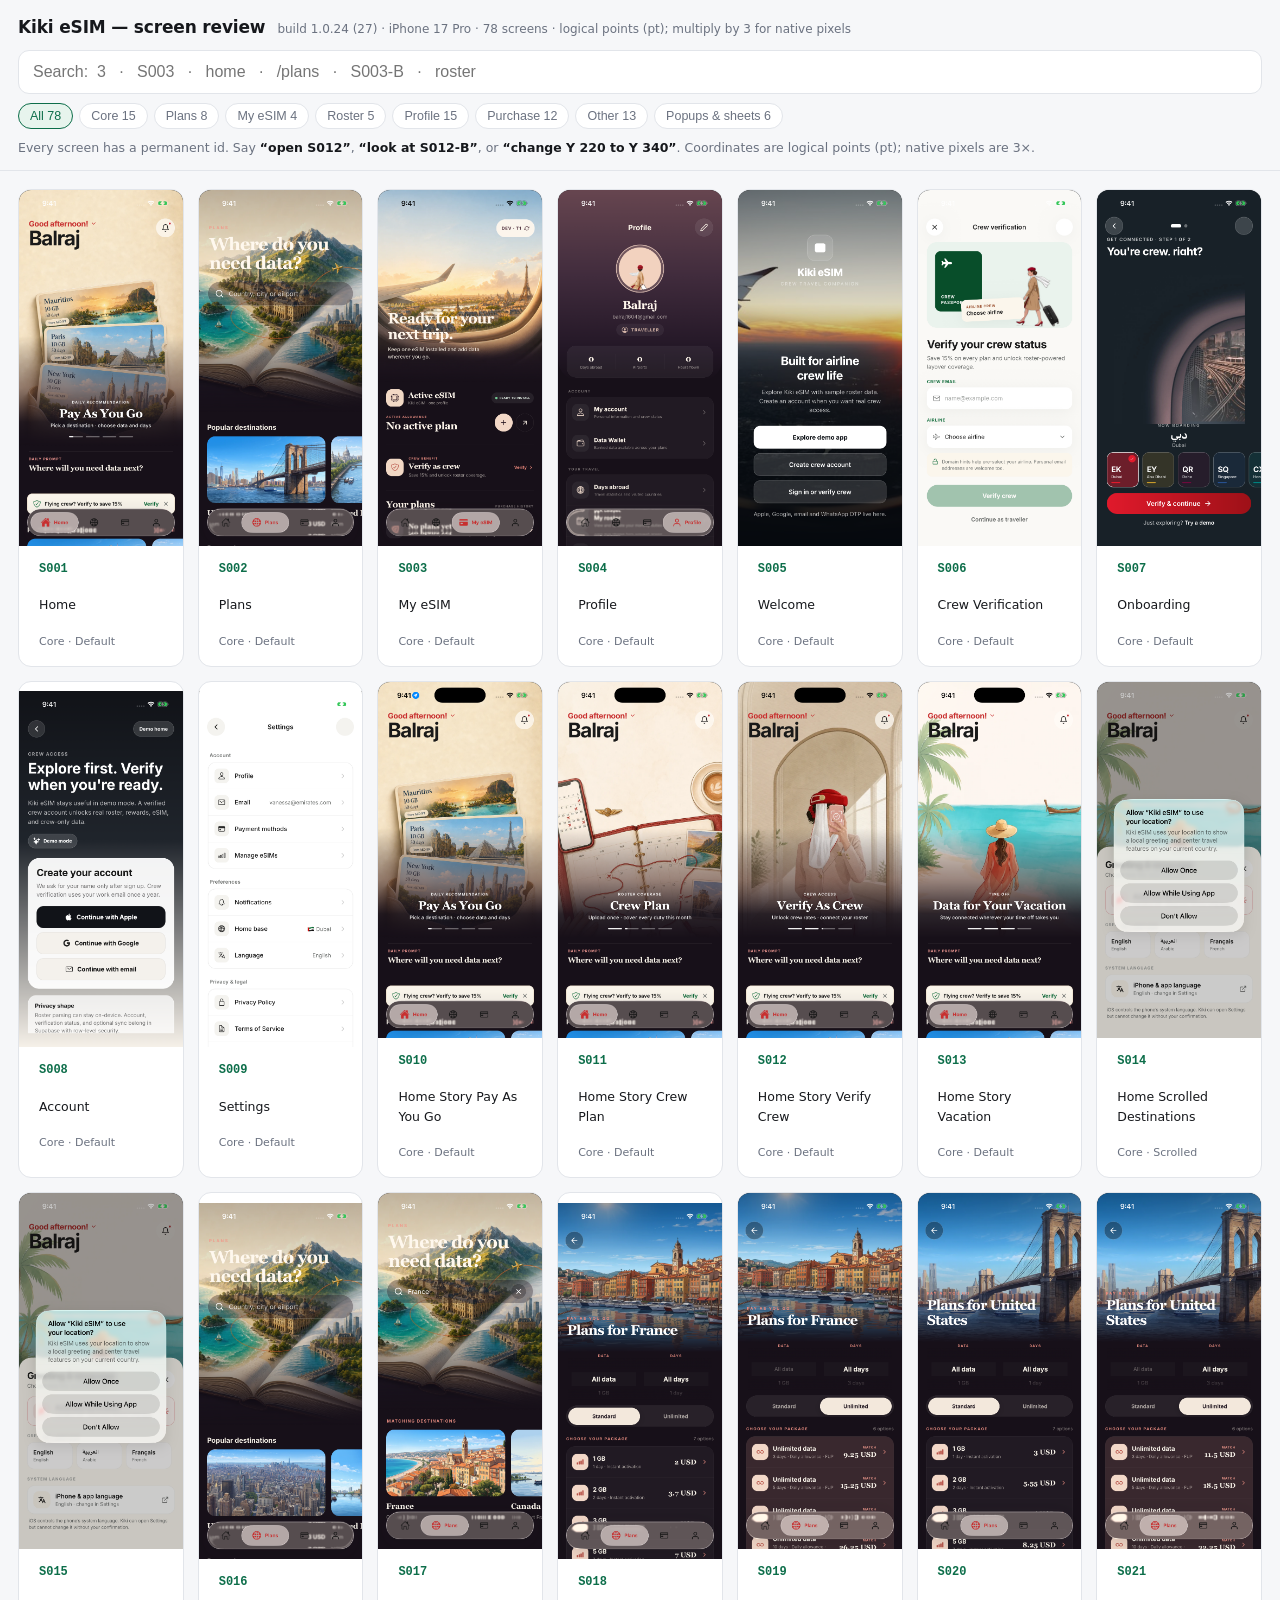
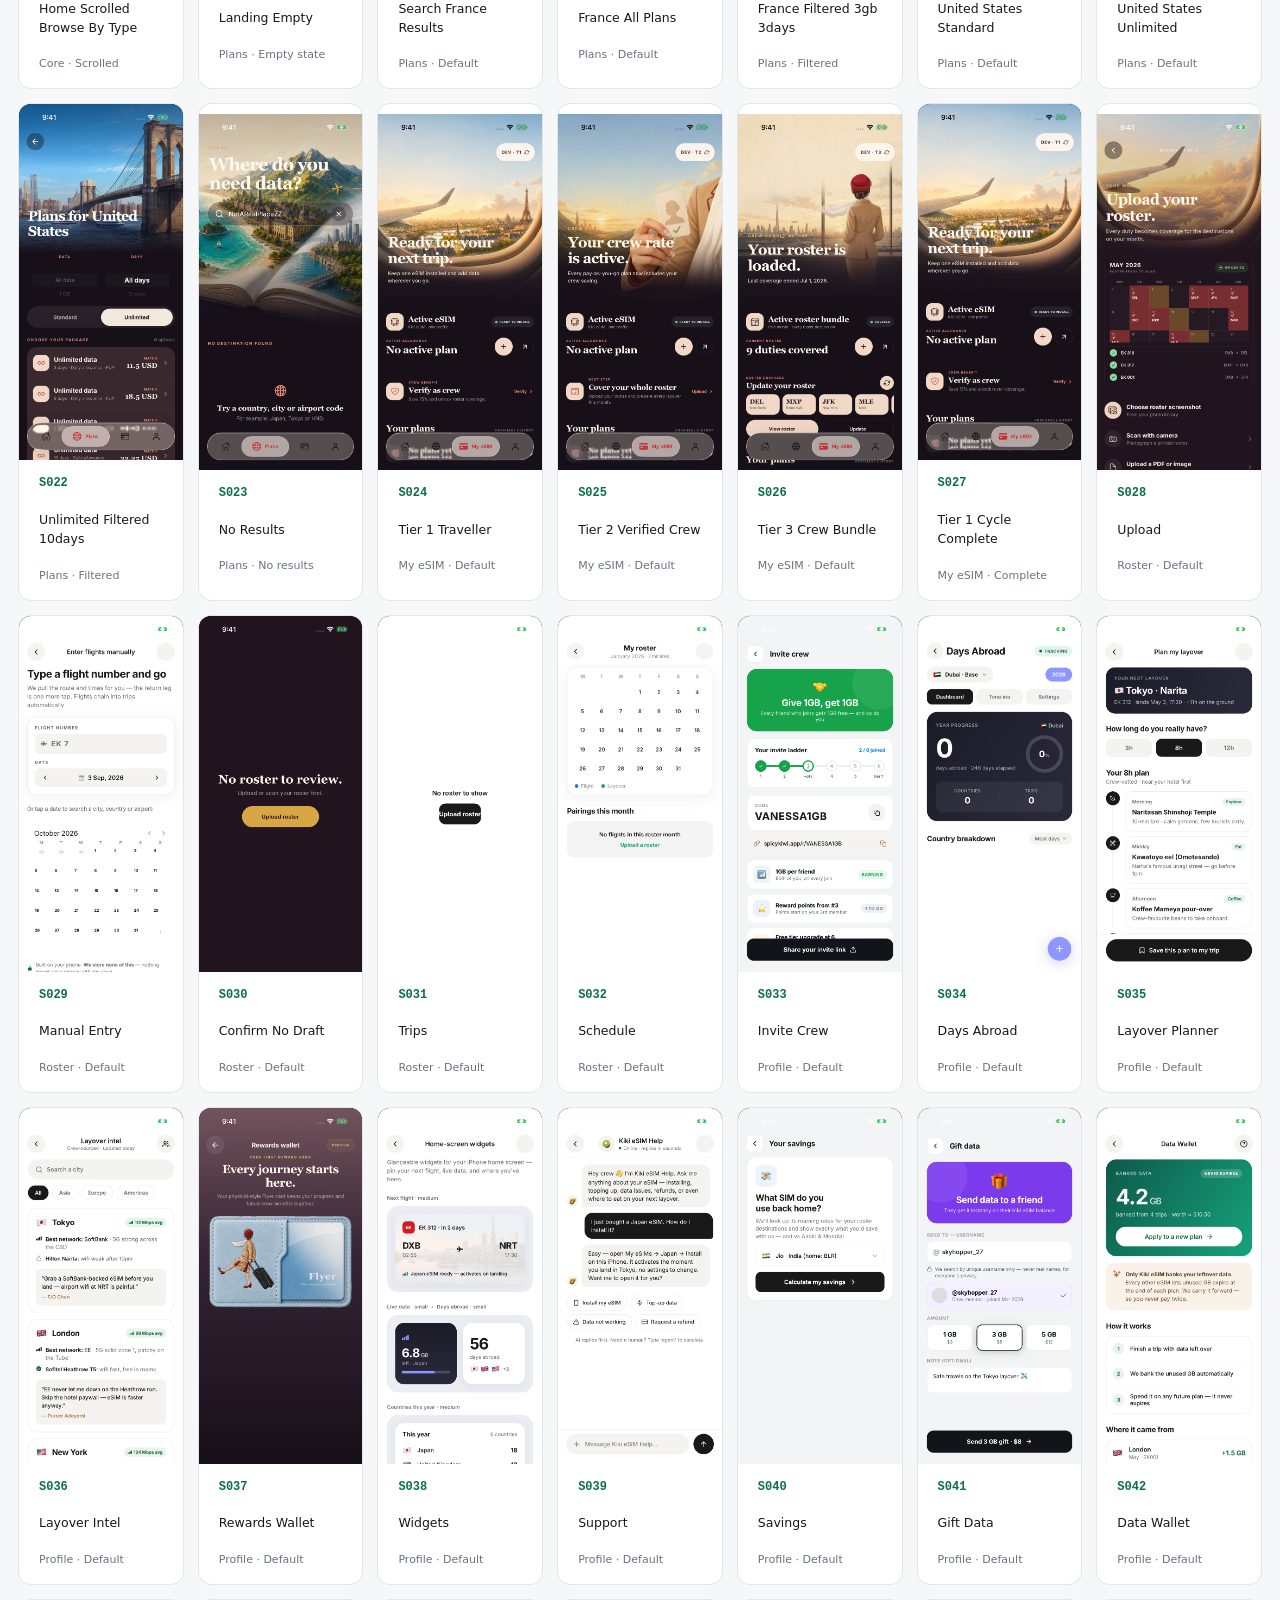
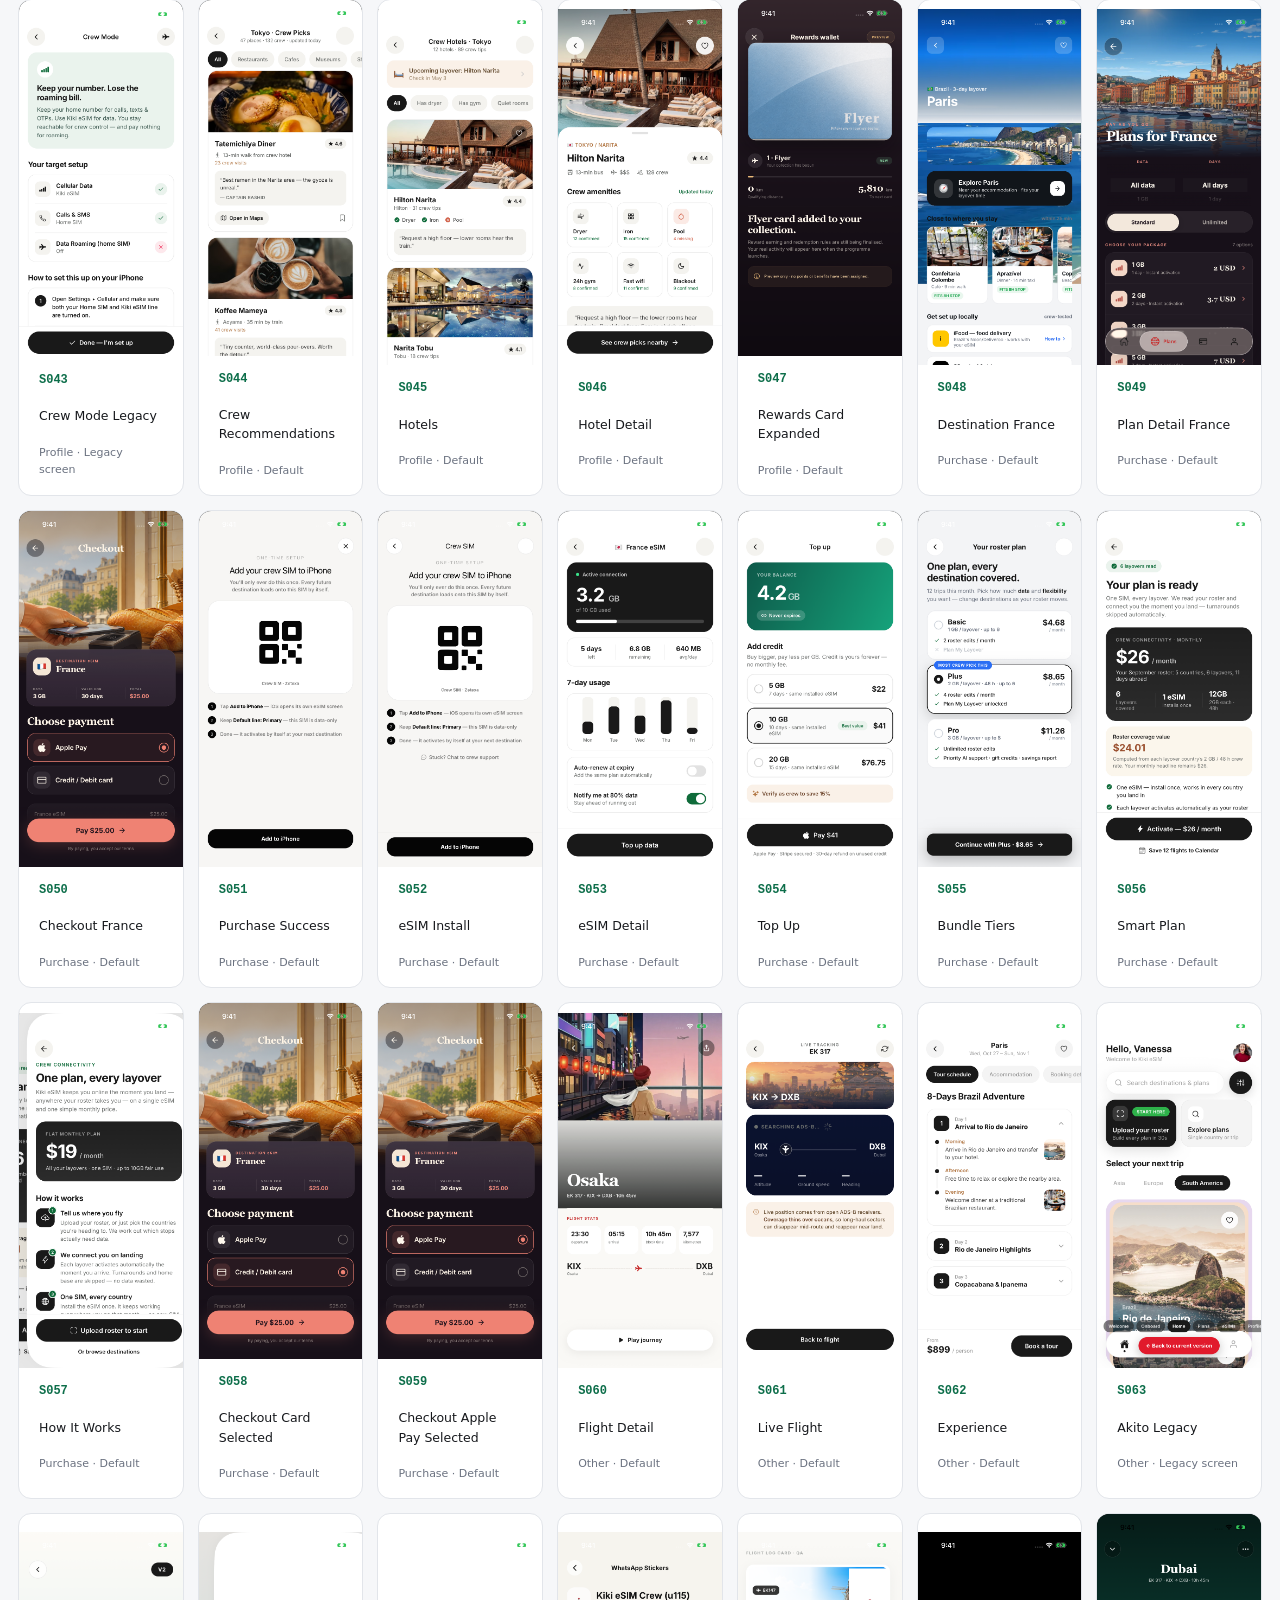
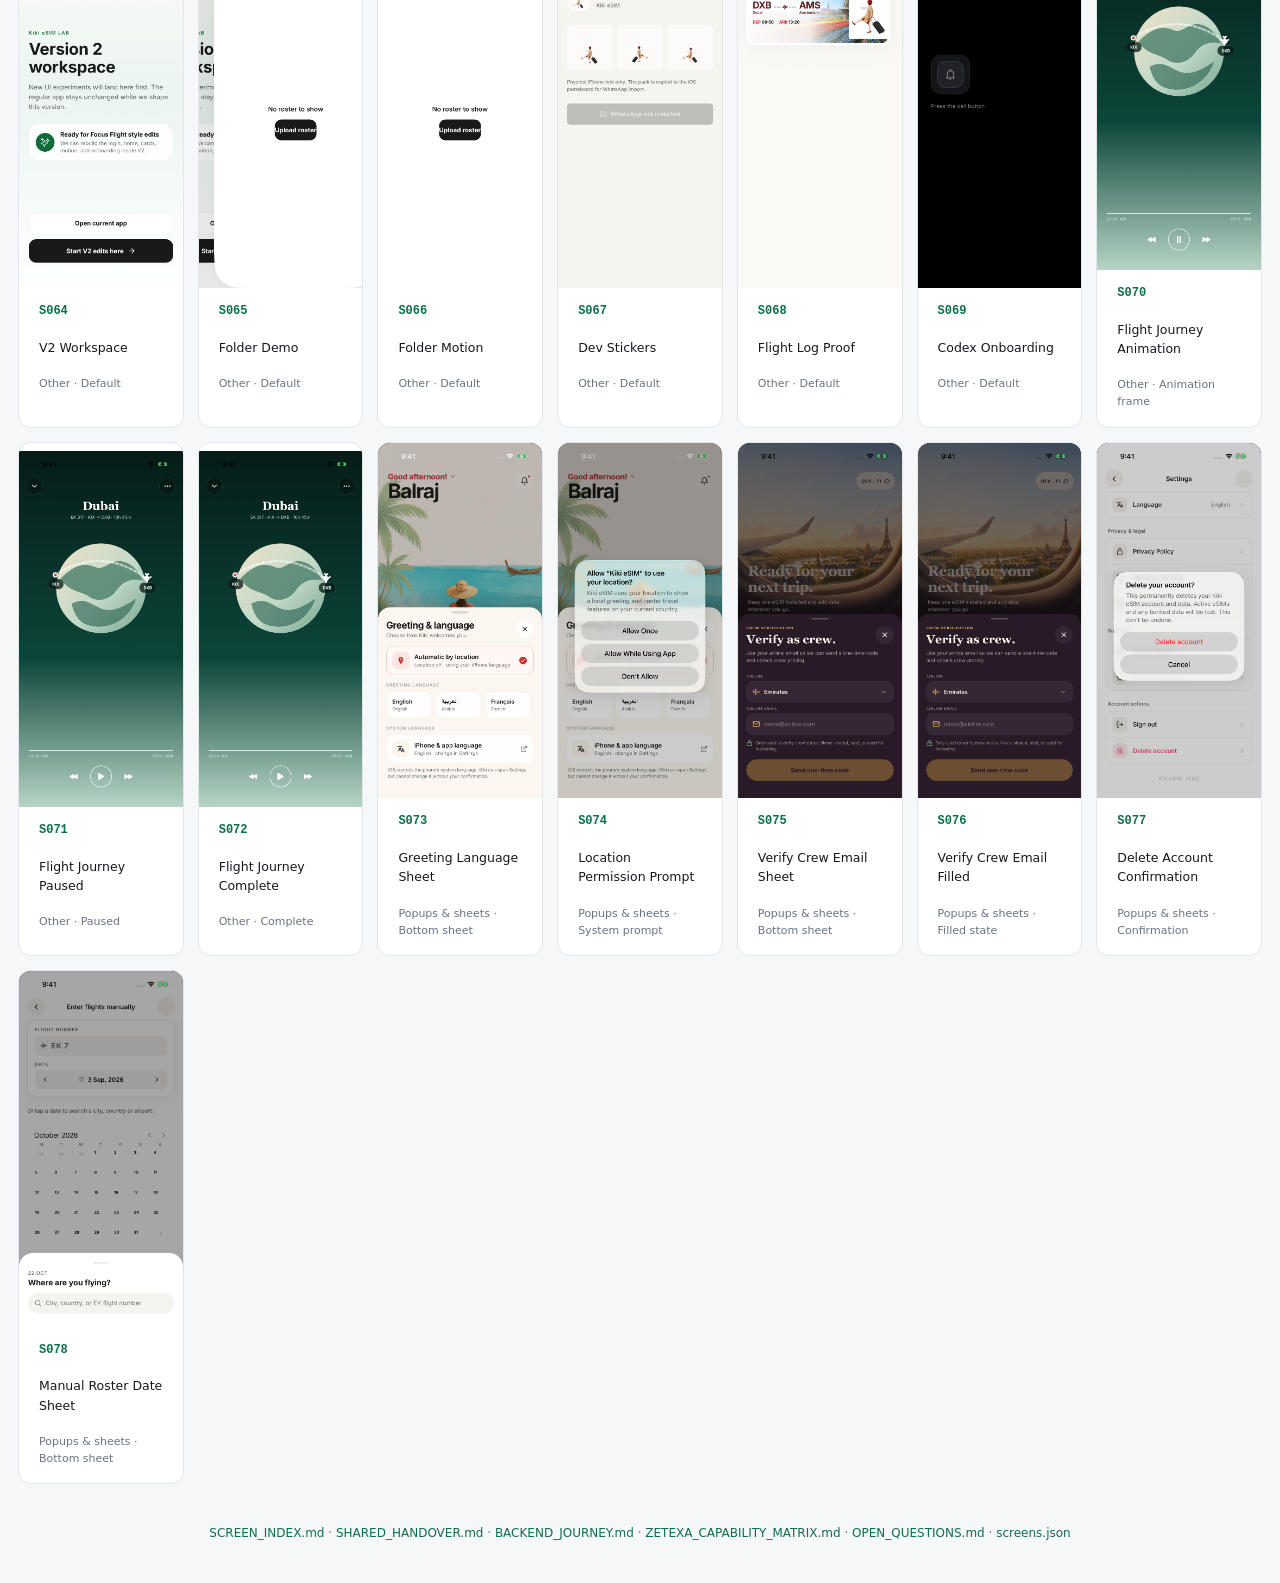
==== index.html @ edb3803b "Kiki eSIM visual review: 78 numbered screens, annotated sheets, handover docs" ====
<!doctype html>
<html lang="en">
<head>
<meta charset="utf-8">
<meta name="viewport" content="width=device-width,initial-scale=1">
<title>Kiki eSIM — screen review</title>
<meta name="description" content="Numbered screen library for Kiki eSIM. Search S001, a screen name, a route, or an element id such as S003-B.">
<link rel="icon" href="data:image/svg+xml,<svg xmlns='http://www.w3.org/2000/svg' viewBox='0 0 100 100'><text y='.9em' font-size='90'>📱</text></svg>">
<link rel="stylesheet" href="styles.css">
</head>
<body>

<header>
  <div class="bar">
    <h1>Kiki eSIM — screen review</h1>
    <span class="build" id="build"></span>
  </div>
  <input id="q" type="search" autocomplete="off" spellcheck="false"
         placeholder="Search:  3   ·   S003   ·   home   ·   /plans   ·   S003-B   ·   roster">
  <div class="filters" id="filters"></div>
  <p class="hint">
    Every screen has a permanent id. Say <b>“open S012”</b>, <b>“look at S012-B”</b>,
    or <b>“change Y 220 to Y 340”</b>. Coordinates are logical points (pt); native pixels are 3×.
  </p>
</header>

<main>
  <section id="viewer" hidden>
    <div class="vhead">
      <div>
        <span class="sid" id="v-id"></span>
        <span class="sname" id="v-name"></span>
      </div>
      <div class="vnav">
        <button id="prev" title="Previous screen">‹ Prev</button>
        <button id="next" title="Next screen">Next ›</button>
        <button id="copy" title="Copy a direct link to this screen">Copy link</button>
      </div>
    </div>

    <div class="meta" id="v-meta"></div>

    <div class="pair">
      <figure>
        <figcaption>Original <a id="v-o-full" target="_blank" rel="noopener">full size ↗</a></figcaption>
        <div class="shot" id="shotwrap">
          <img id="v-orig" alt="">
          <div class="cross" id="crossx"></div><div class="cross h" id="crossy"></div>
          <div class="readout" id="readout">—</div>
        </div>
      </figure>
      <figure>
        <figcaption>Annotated <a id="v-a-full" target="_blank" rel="noopener">full size ↗</a></figcaption>
        <img id="v-anno" class="anno" alt="">
      </figure>
    </div>

    <div class="regions" id="v-regions"></div>
  </section>

  <section id="grid"></section>
  <p id="empty" hidden>No screen matches that. Try a number, a name, or an id like S003.</p>
</main>

<footer>
  <a href="docs/SCREEN_INDEX.md">SCREEN_INDEX.md</a> ·
  <a href="KIKI_ESIM_SHARED_HANDOVER.md">SHARED_HANDOVER.md</a> ·
  <a href="docs/BACKEND_JOURNEY.md">BACKEND_JOURNEY.md</a> ·
  <a href="docs/ZETEXA_CAPABILITY_MATRIX.md">ZETEXA_CAPABILITY_MATRIX.md</a> ·
  <a href="docs/OPEN_QUESTIONS.md">OPEN_QUESTIONS.md</a> ·
  <a href="data/screens.json">screens.json</a>
</footer>

<script src="app.js"></script>
</body>
</html>
---- styles.css ----
:root{
  --bg:#f6f7f9; --card:#fff; --line:#e2e5ea; --ink:#16181c; --dim:#6b7280;
  --accent:#0d6e4a; --accent-soft:#e7f4ed;
}
@media (prefers-color-scheme:dark){
  :root{ --bg:#0e0f11; --card:#17191d; --line:#2a2d33; --ink:#e9ecf1; --dim:#8a919c;
         --accent:#7dd3a0; --accent-soft:#15241c; }
}
*{box-sizing:border-box}
body{margin:0;background:var(--bg);color:var(--ink);
  font:15px/1.55 -apple-system,BlinkMacSystemFont,"SF Pro Text",Inter,system-ui,sans-serif}

header{position:sticky;top:0;z-index:20;background:var(--bg);
  border-bottom:1px solid var(--line);padding:14px 18px 12px}
.bar{display:flex;align-items:baseline;gap:12px;flex-wrap:wrap}
h1{margin:0;font-size:17px;letter-spacing:-.01em}
.build{color:var(--dim);font-size:12px}
#q{width:100%;margin-top:10px;padding:12px 14px;font-size:16px;
  border:1px solid var(--line);border-radius:11px;background:var(--card);color:var(--ink)}
#q:focus{outline:2px solid var(--accent);outline-offset:1px}
.filters{display:flex;gap:6px;flex-wrap:wrap;margin-top:9px}
.filters button{padding:5px 11px;border:1px solid var(--line);border-radius:999px;
  background:var(--card);color:var(--dim);font-size:12.5px;cursor:pointer}
.filters button[aria-pressed=true]{background:var(--accent-soft);color:var(--accent);
  border-color:var(--accent)}
.hint{margin:9px 0 0;color:var(--dim);font-size:12.5px}
.hint b{color:var(--ink);font-weight:600}

main{padding:18px;max-width:1500px;margin:0 auto}

#viewer{background:var(--card);border:1px solid var(--line);border-radius:16px;
  padding:16px;margin-bottom:22px}
.vhead{display:flex;justify-content:space-between;align-items:center;gap:12px;flex-wrap:wrap}
.sid{font:700 21px/1 ui-monospace,SFMono-Regular,Menlo,monospace;color:var(--accent)}
.sname{font-size:19px;margin-left:9px}
.vnav{display:flex;gap:7px}
.vnav button{padding:7px 13px;border:1px solid var(--line);border-radius:9px;
  background:var(--bg);color:var(--ink);font-size:13px;cursor:pointer}
.vnav button:hover{border-color:var(--accent);color:var(--accent)}
.meta{color:var(--dim);font-size:12.5px;margin:8px 0 14px;display:flex;gap:14px;flex-wrap:wrap}
.meta code{color:var(--ink)}

.pair{display:grid;grid-template-columns:1fr 1fr;gap:16px;align-items:start}
.pair figure{margin:0}
figcaption{font-size:12px;color:var(--dim);margin-bottom:7px;display:flex;
  justify-content:space-between}
figcaption a{color:var(--accent);text-decoration:none}
.shot{position:relative;line-height:0;border:1px solid var(--line);border-radius:12px;
  overflow:hidden;background:#000}
.shot img{width:100%;display:block}
.anno{width:100%;border:1px solid var(--line);border-radius:12px;background:#fff}
.cross{position:absolute;background:var(--accent);opacity:.65;pointer-events:none;display:none}
.cross{width:1px;top:0;bottom:0}
.cross.h{height:1px;left:0;right:0;width:auto;top:0;bottom:auto}
.shot:hover .cross{display:block}
.readout{position:absolute;left:8px;top:8px;padding:4px 8px;border-radius:7px;
  background:rgba(0,0,0,.72);color:#fff;font:12px/1 ui-monospace,Menlo,monospace;
  pointer-events:none;opacity:0;transition:opacity .12s}
.shot:hover .readout{opacity:1}

.regions{margin-top:14px;display:flex;gap:8px;flex-wrap:wrap}
.regions span{font-size:12.5px;border:1px solid var(--line);border-radius:8px;
  padding:5px 10px;background:var(--bg)}
.regions b{color:var(--accent);font-family:ui-monospace,Menlo,monospace}

#grid{display:grid;gap:14px;grid-template-columns:repeat(auto-fill,minmax(158px,1fr))}
.tile{background:var(--card);border:1px solid var(--line);border-radius:13px;
  overflow:hidden;cursor:pointer;text-align:left;padding:0;color:inherit;font:inherit}
.tile:hover{border-color:var(--accent)}
.tile img{width:100%;display:block;aspect-ratio:402/874;object-fit:cover;
  object-position:top;background:#000}
.tile div{padding:8px 10px}
.tile .t-id{font:700 12px/1.3 ui-monospace,Menlo,monospace;color:var(--accent)}
.tile .t-name{font-size:12.5px;margin-top:2px}
.tile .t-cat{font-size:11px;color:var(--dim);margin-top:2px}

#empty{color:var(--dim);text-align:center;padding:40px 0}
footer{padding:22px 18px 40px;text-align:center;color:var(--dim);font-size:12px}
footer a{color:var(--accent);text-decoration:none}

@media (max-width:860px){
  .pair{grid-template-columns:1fr}
  #grid{grid-template-columns:repeat(auto-fill,minmax(128px,1fr))}
  .sname{display:block;margin:4px 0 0}
}
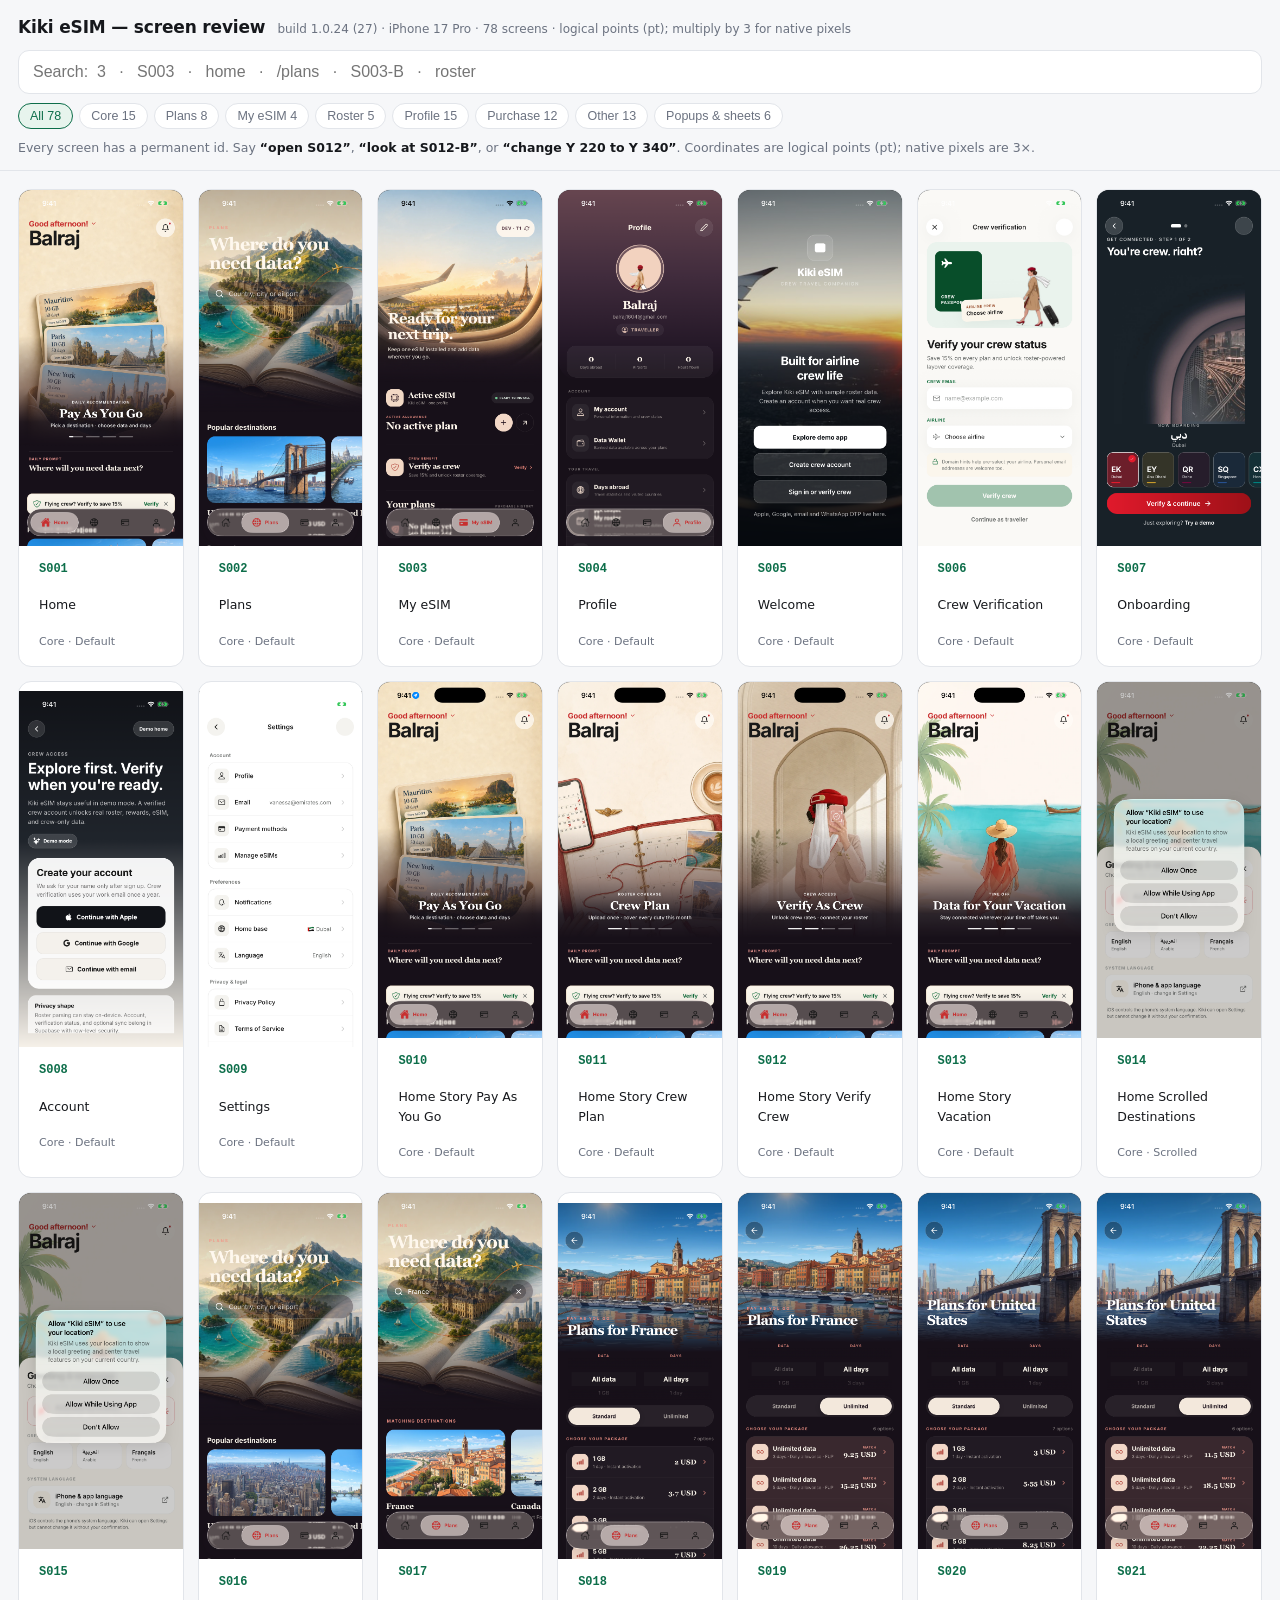
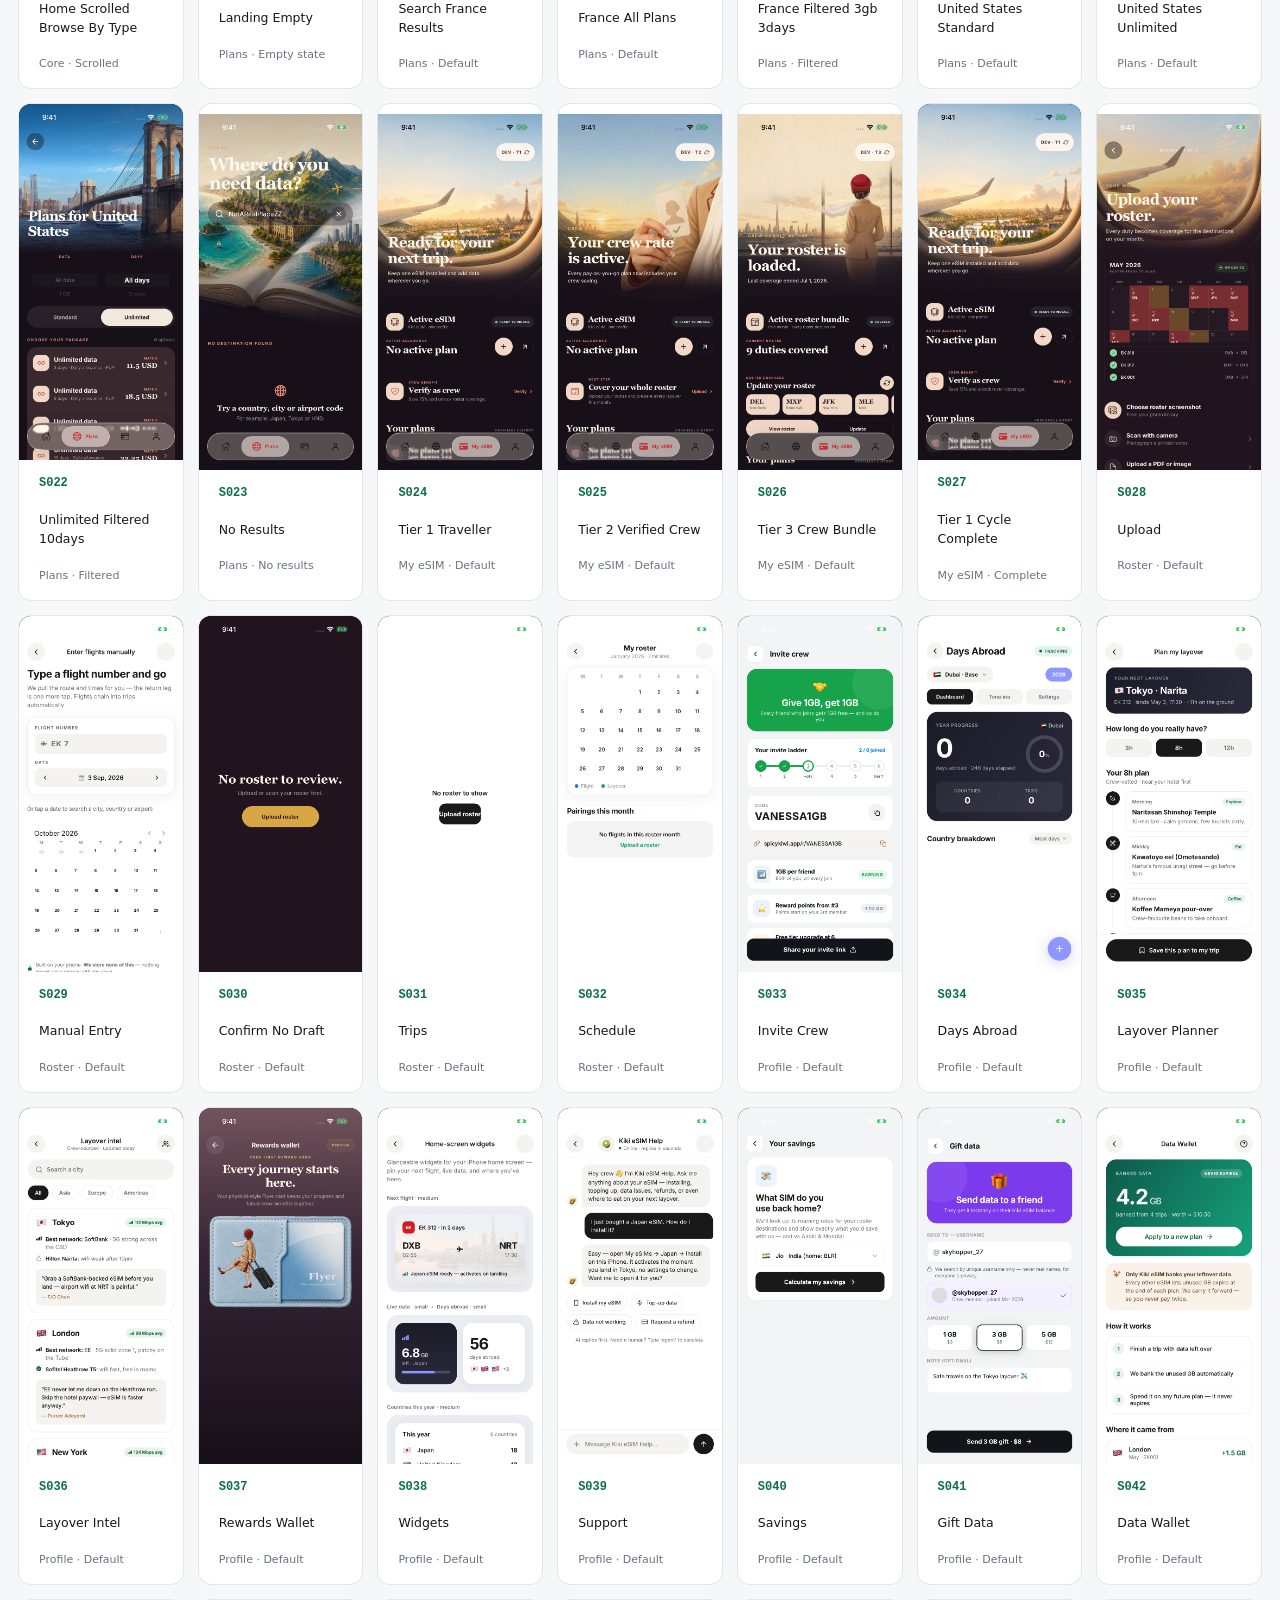
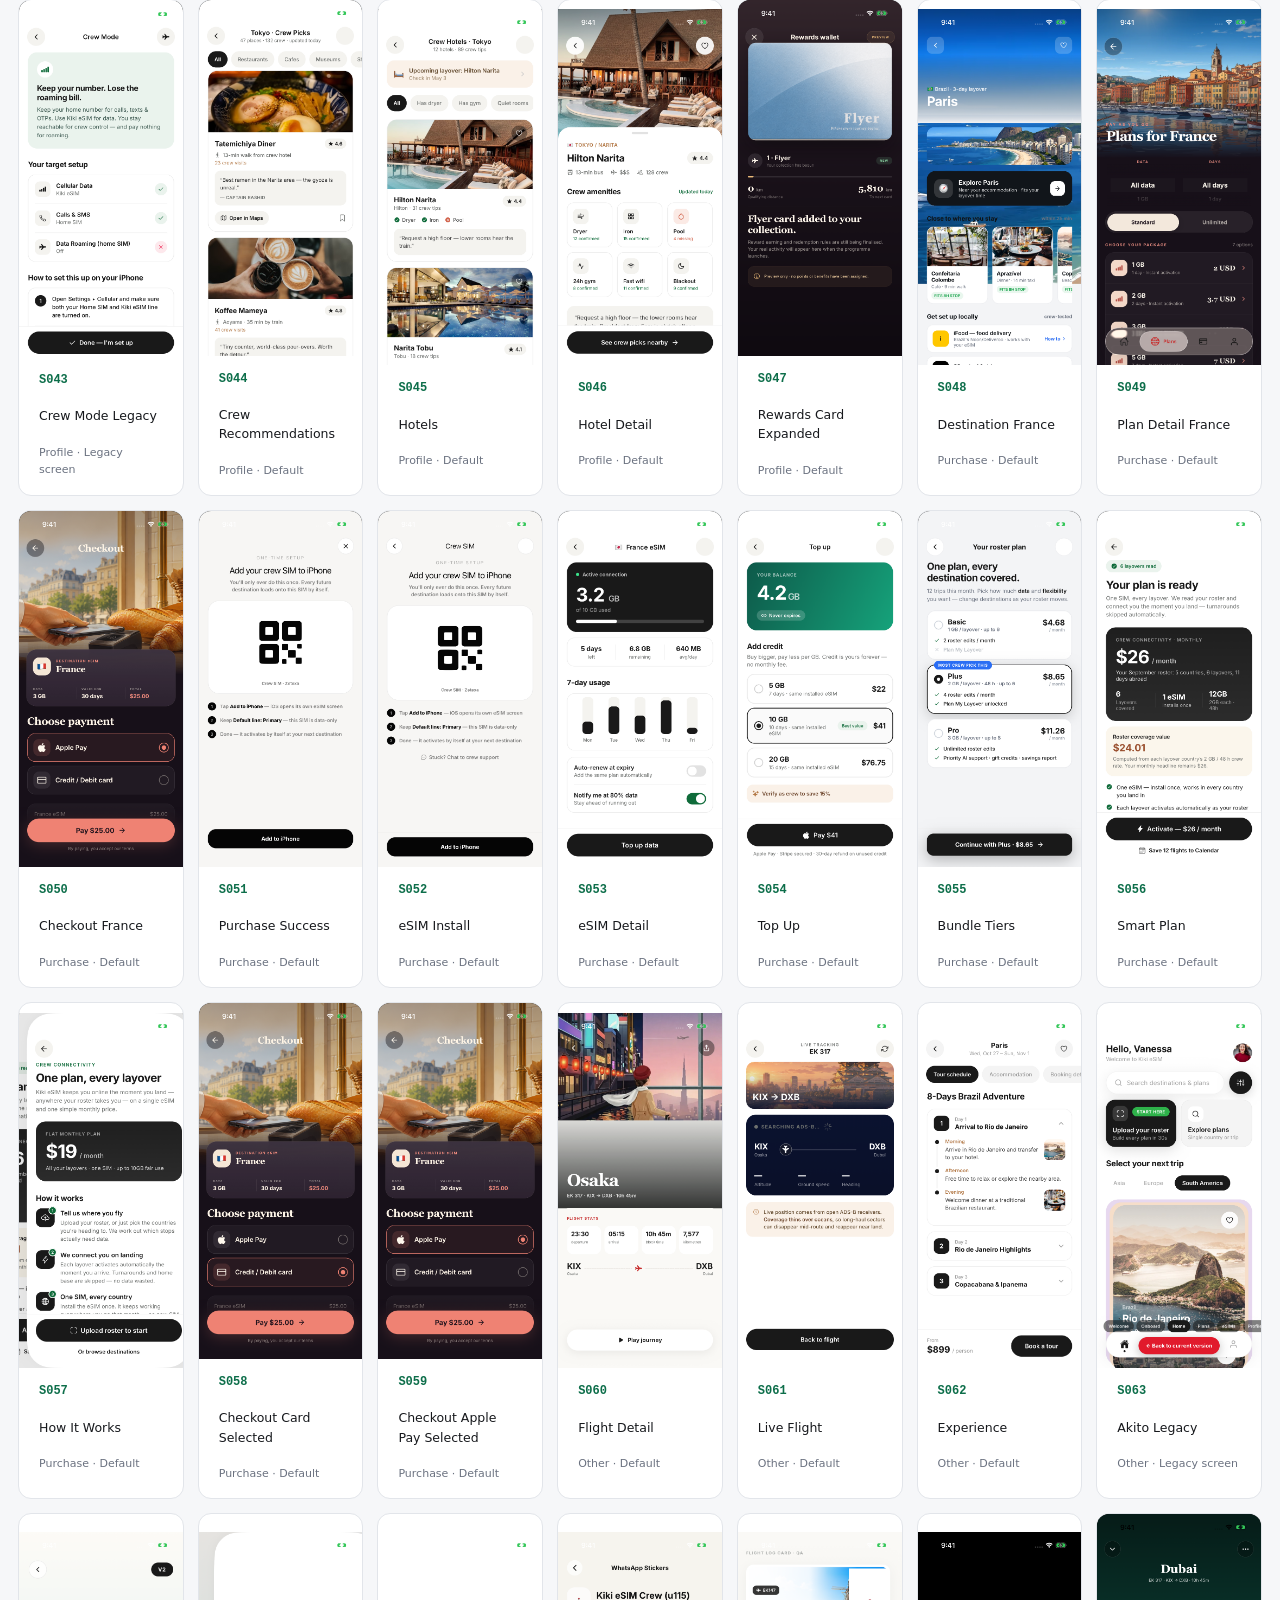
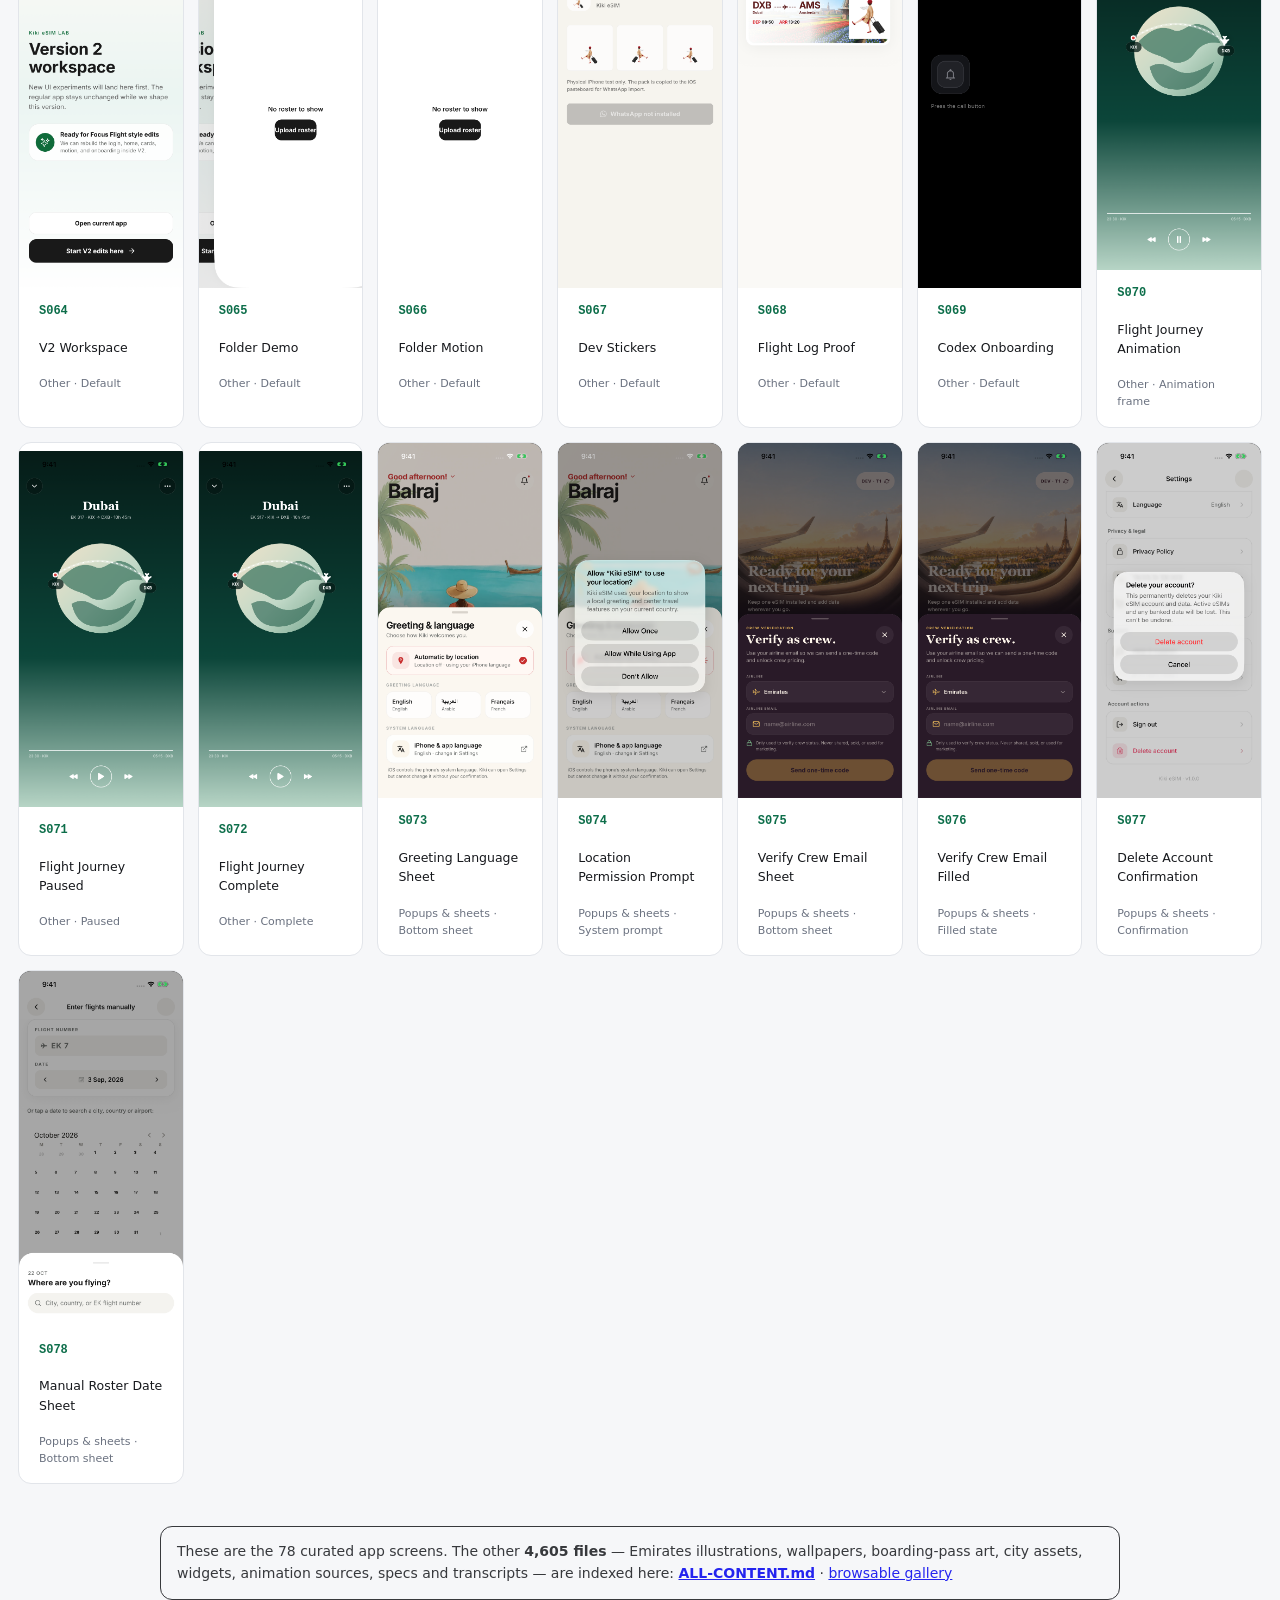
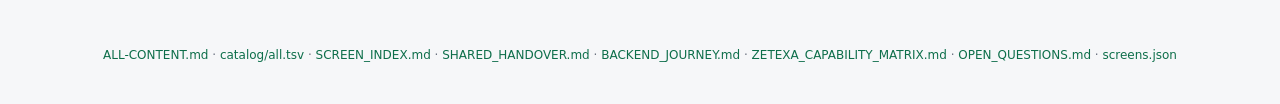
==== commit 24b5df32: "catalog: index all 4,605 dropped files (D numbers) alongside the 78 app screens" ====
--- a/index.html
+++ b/index.html
@@ -62,7 +62,17 @@
   <p id="empty" hidden>No screen matches that. Try a number, a name, or an id like S003.</p>
 </main>
 
+<p style="max-width:960px;margin:24px auto;padding:14px 16px;border:1px solid currentColor;border-radius:12px;opacity:.85;font-size:14px">
+  These are the 78 curated app screens. The other <strong>4,605 files</strong> —
+  Emirates illustrations, wallpapers, boarding-pass art, city assets, widgets,
+  animation sources, specs and transcripts — are indexed here:
+  <a href="ALL-CONTENT.md"><strong>ALL-CONTENT.md</strong></a>
+  · <a href="https://balraj1604.github.io/kikiesim/">browsable gallery</a>
+</p>
+
 <footer>
+  <a href="ALL-CONTENT.md">ALL-CONTENT.md</a> ·
+  <a href="catalog/all.tsv">catalog/all.tsv</a> ·
   <a href="docs/SCREEN_INDEX.md">SCREEN_INDEX.md</a> ·
   <a href="KIKI_ESIM_SHARED_HANDOVER.md">SHARED_HANDOVER.md</a> ·
   <a href="docs/BACKEND_JOURNEY.md">BACKEND_JOURNEY.md</a> ·
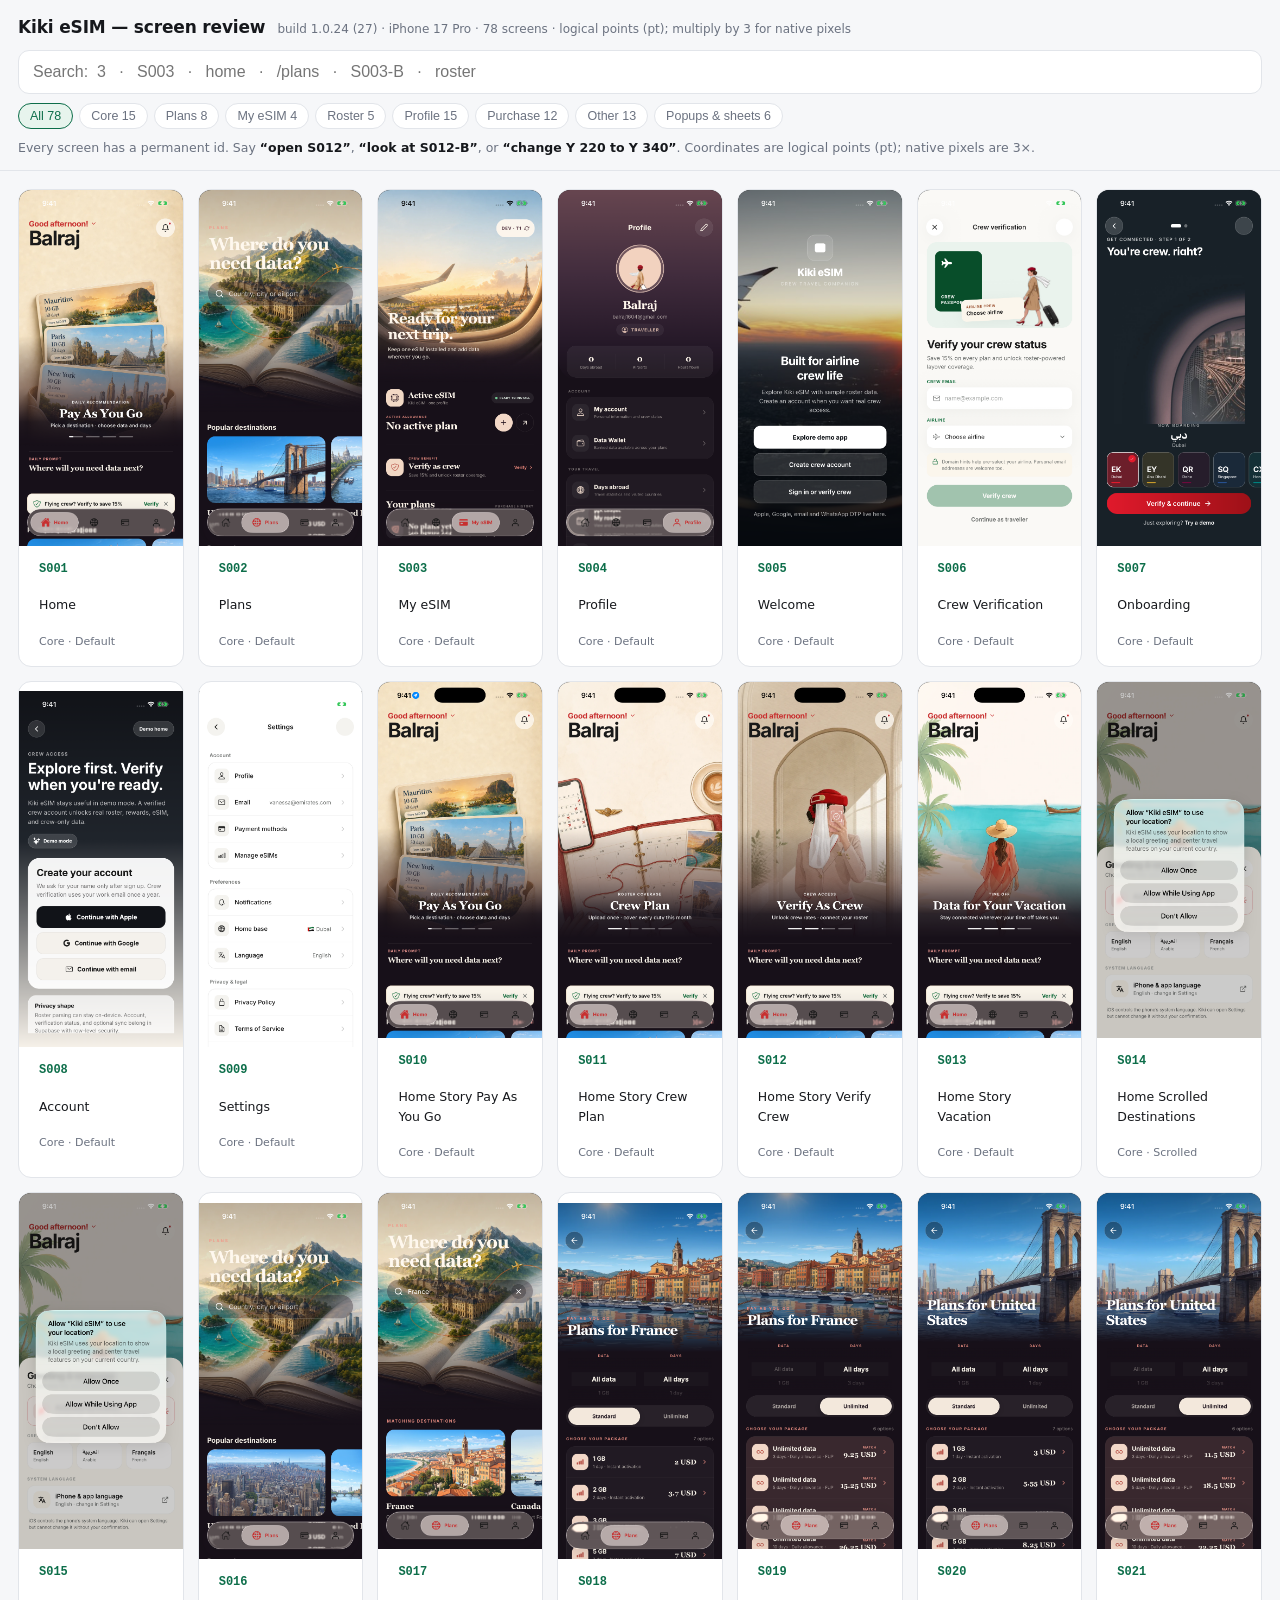
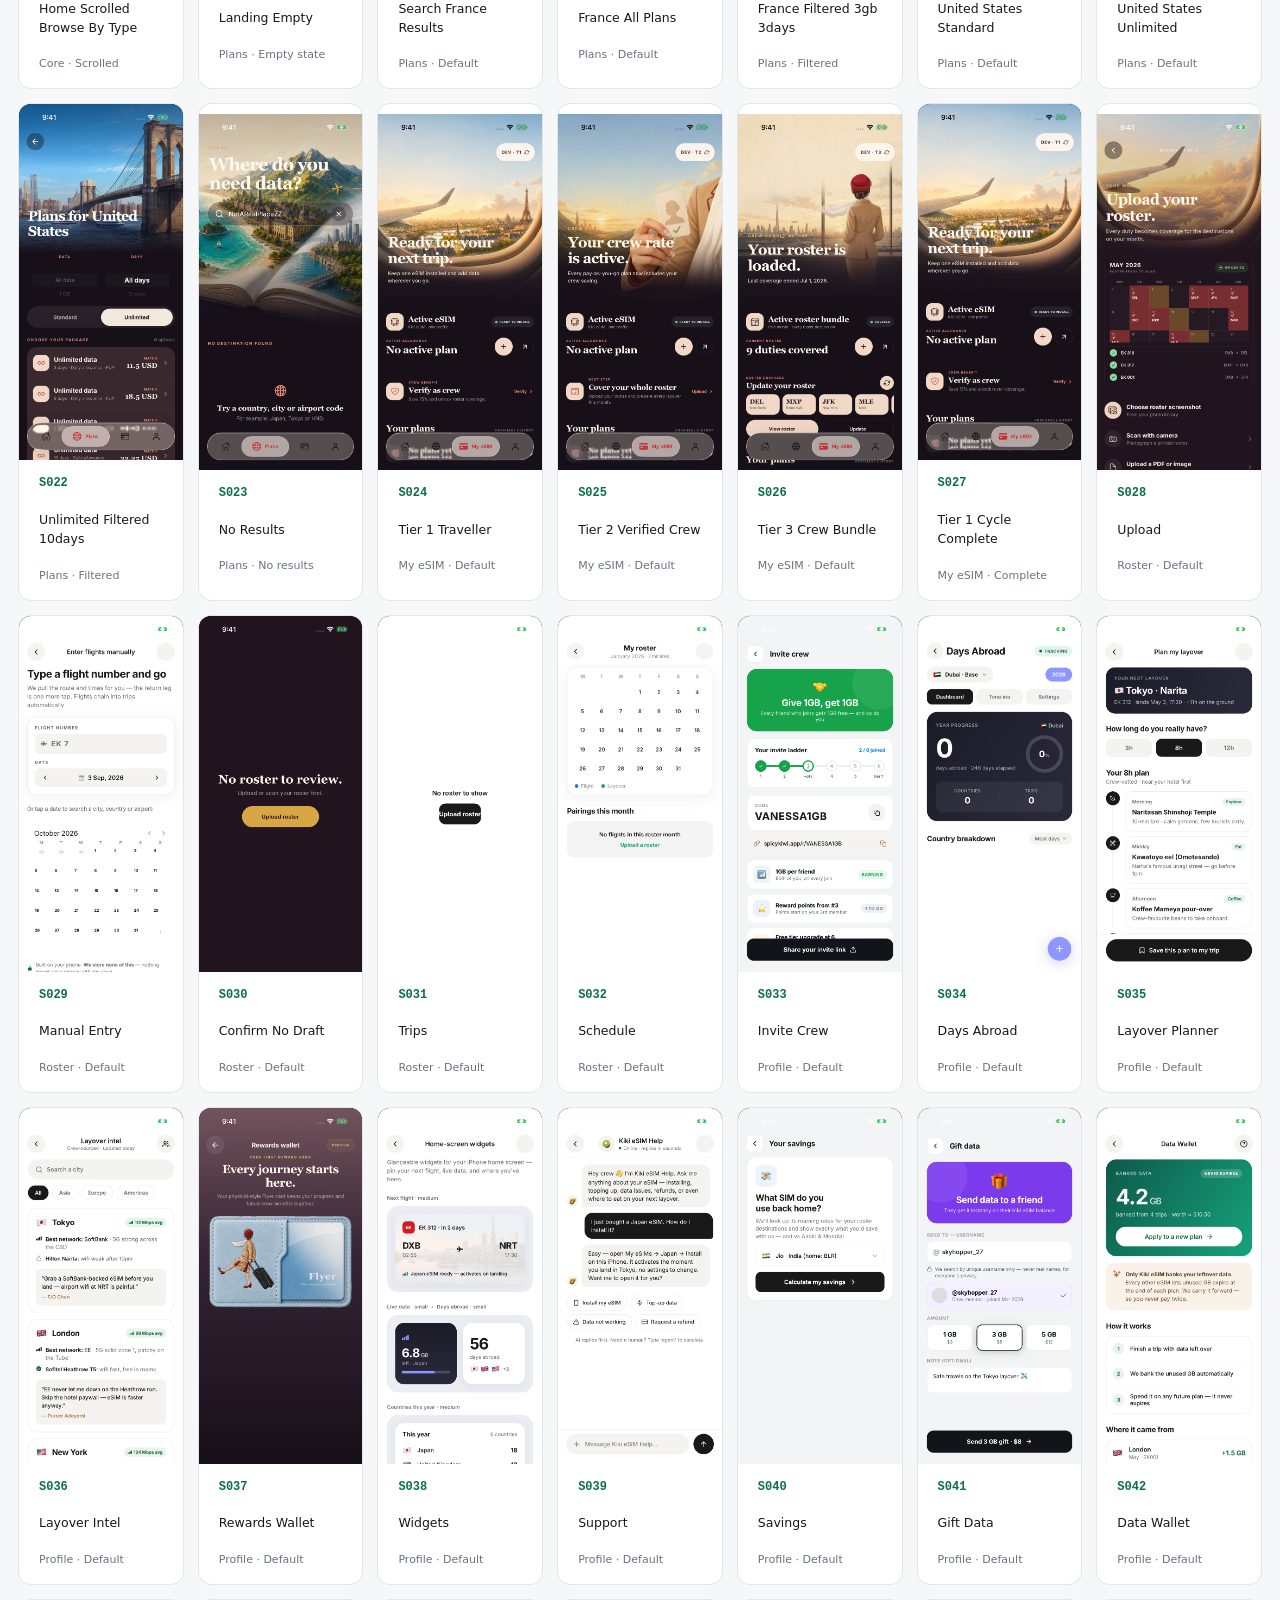
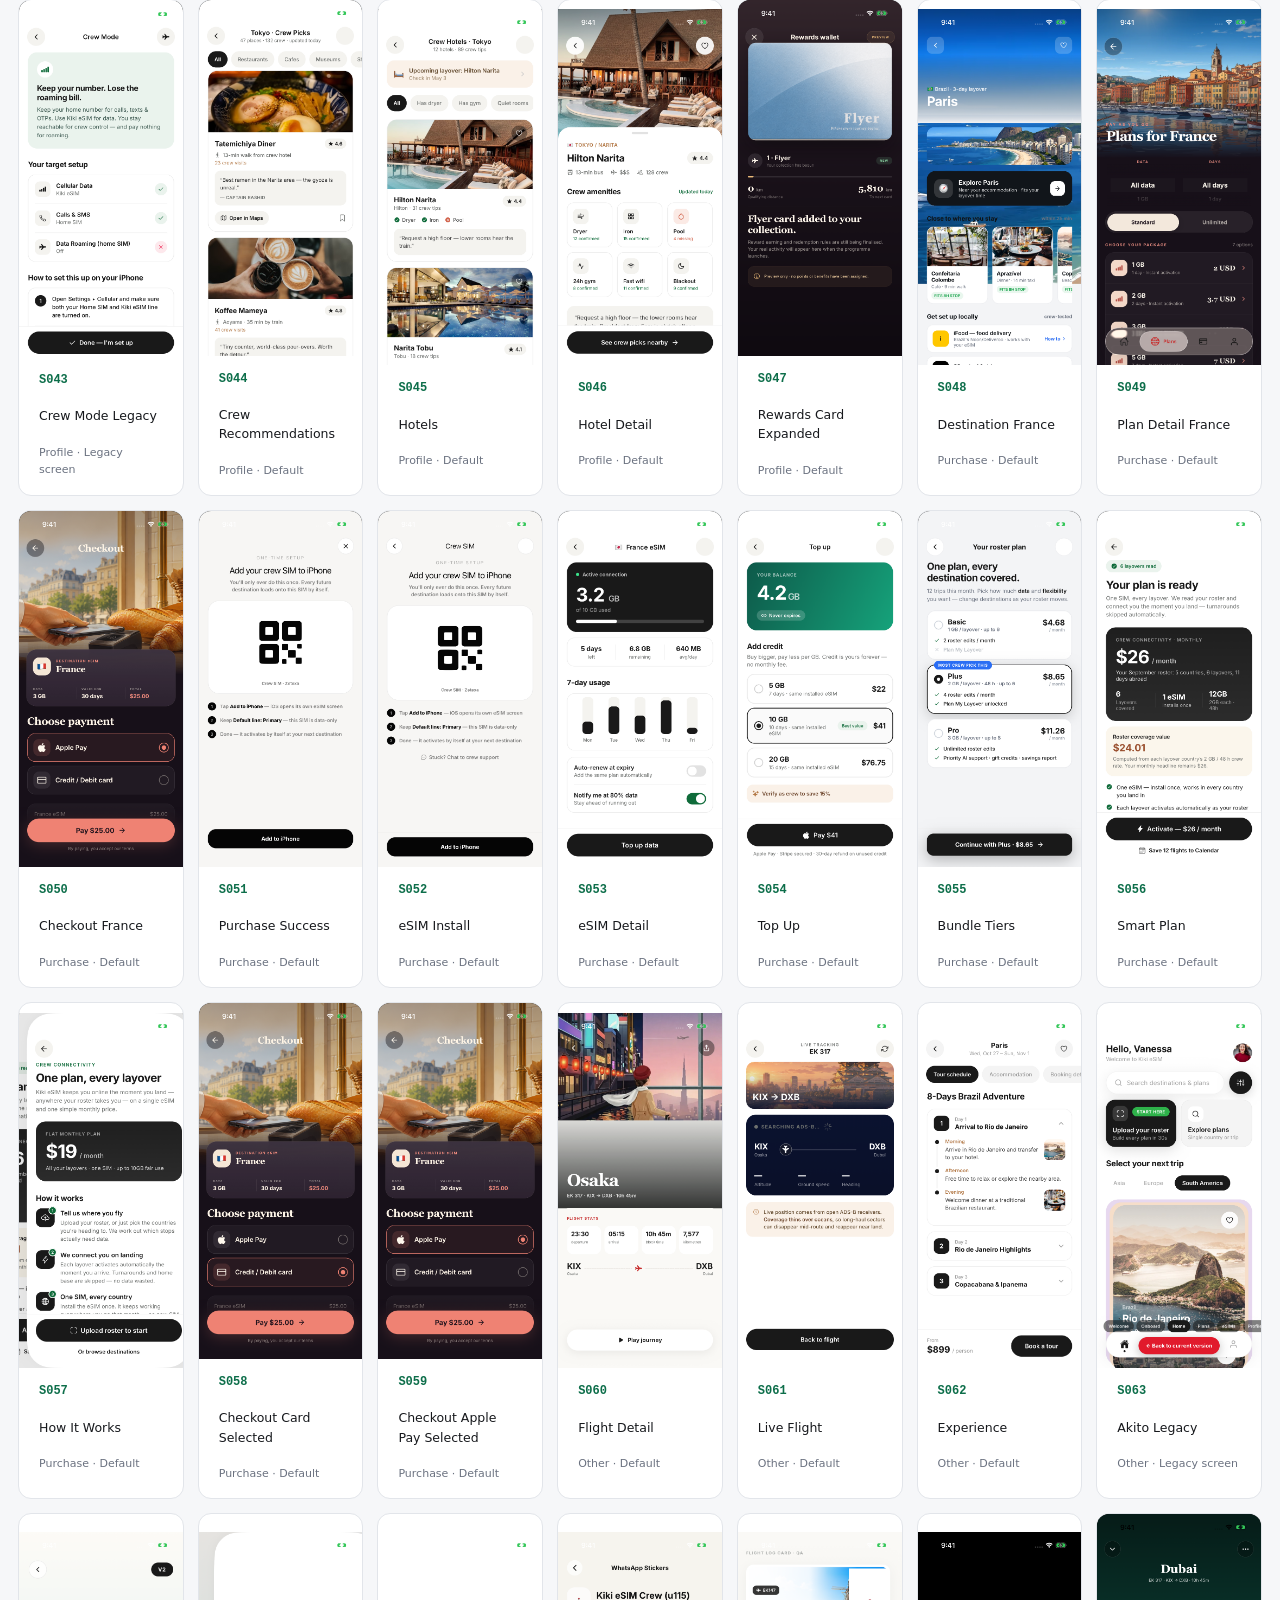
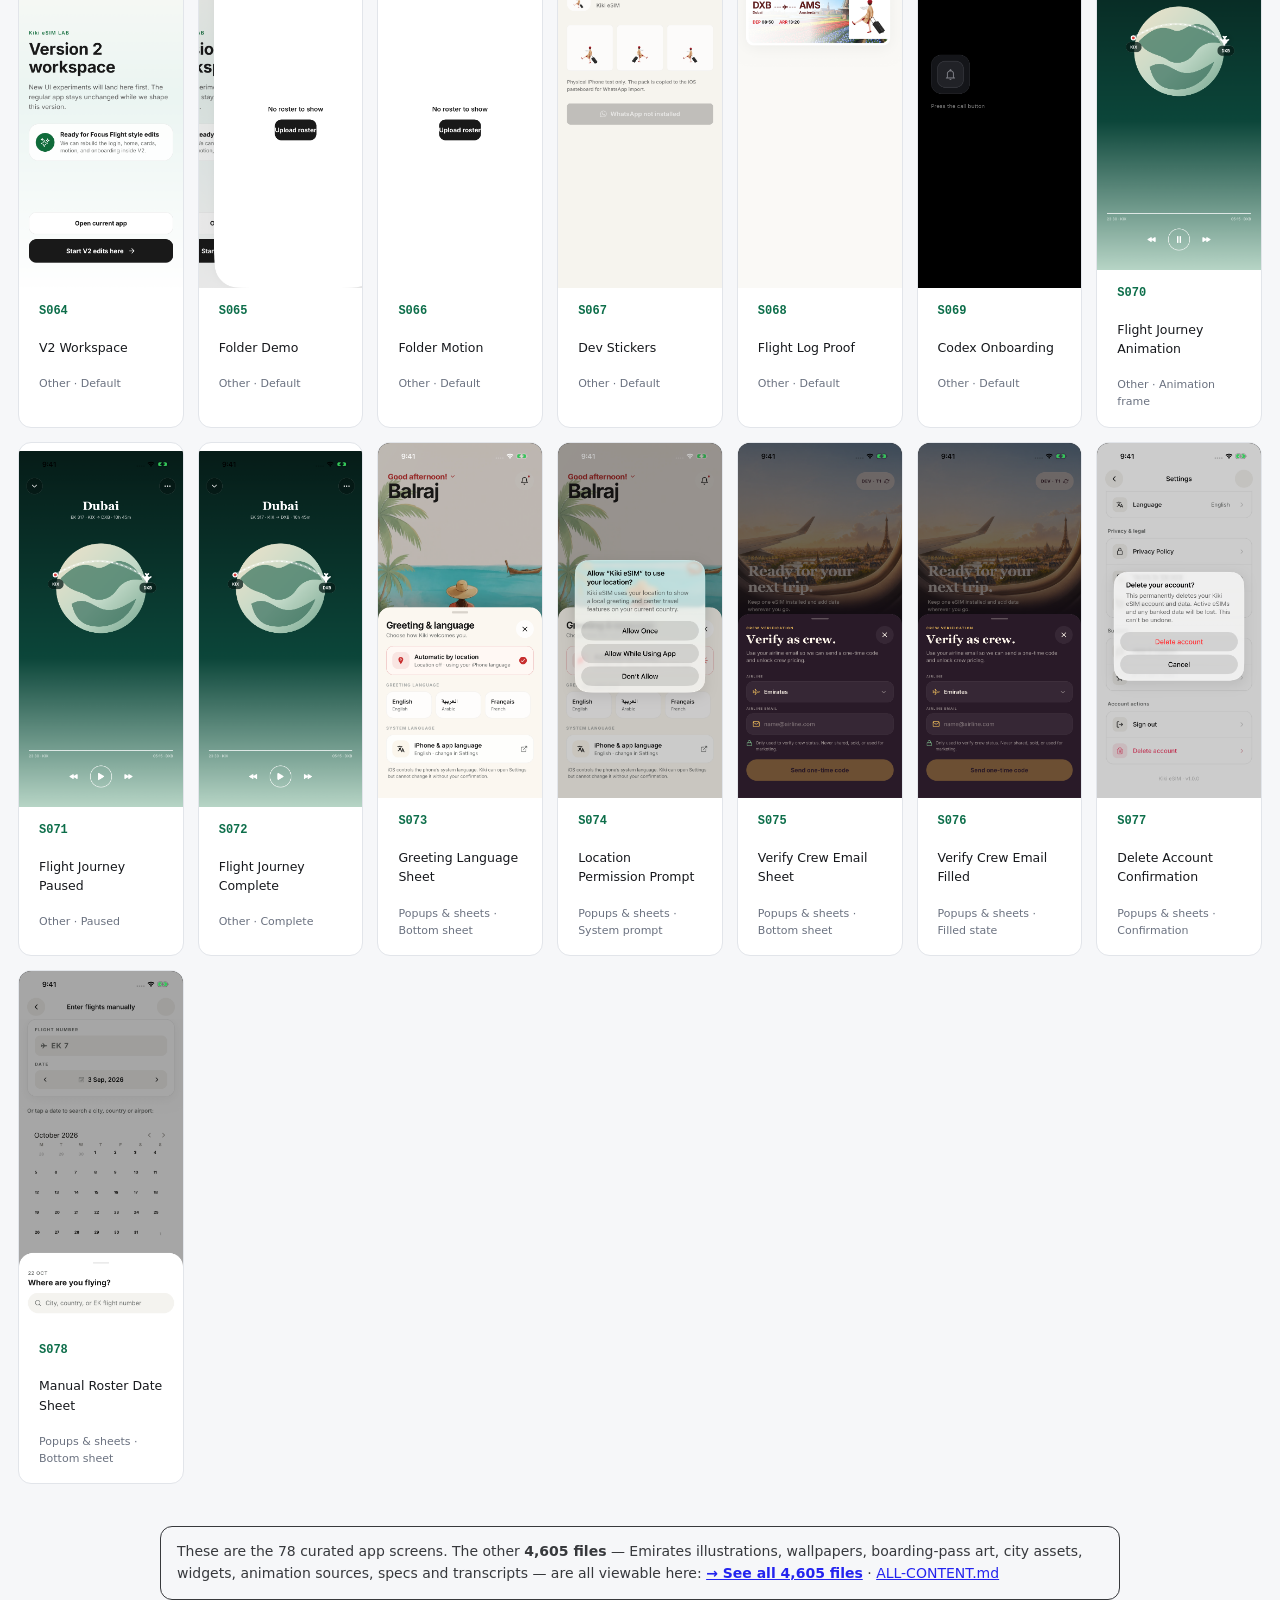
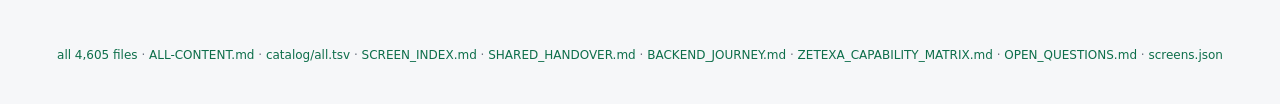
==== commit 5fc7f4e0: "all.html: browsable gallery of every file and image (D0001-D4605), searchable + deep-linkable" ====
--- a/index.html
+++ b/index.html
@@ -65,12 +65,13 @@
 <p style="max-width:960px;margin:24px auto;padding:14px 16px;border:1px solid currentColor;border-radius:12px;opacity:.85;font-size:14px">
   These are the 78 curated app screens. The other <strong>4,605 files</strong> —
   Emirates illustrations, wallpapers, boarding-pass art, city assets, widgets,
-  animation sources, specs and transcripts — are indexed here:
-  <a href="ALL-CONTENT.md"><strong>ALL-CONTENT.md</strong></a>
-  · <a href="https://balraj1604.github.io/kikiesim/">browsable gallery</a>
+  animation sources, specs and transcripts — are all viewable here:
+  <a href="all.html"><strong>→ See all 4,605 files</strong></a>
+  · <a href="ALL-CONTENT.md">ALL-CONTENT.md</a>
 </p>
 
 <footer>
+  <a href="all.html">all 4,605 files</a> ·
   <a href="ALL-CONTENT.md">ALL-CONTENT.md</a> ·
   <a href="catalog/all.tsv">catalog/all.tsv</a> ·
   <a href="docs/SCREEN_INDEX.md">SCREEN_INDEX.md</a> ·
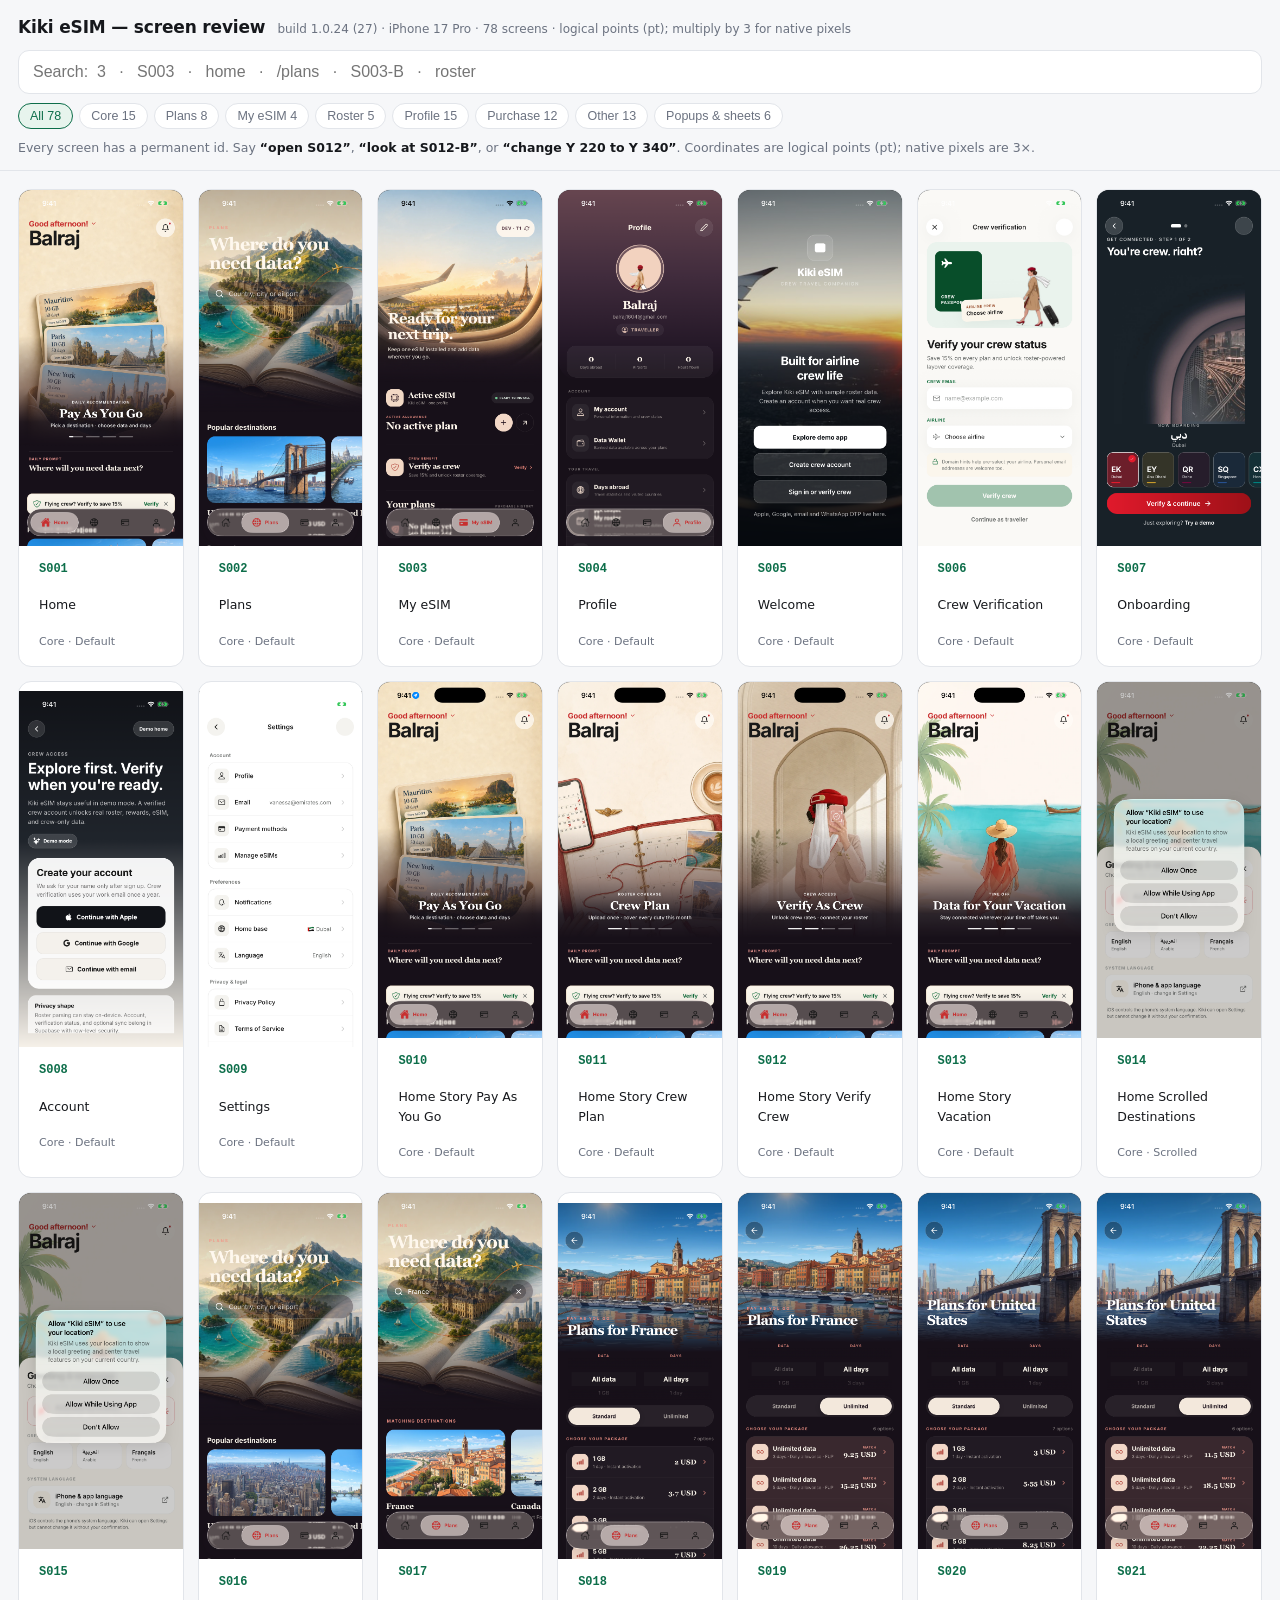
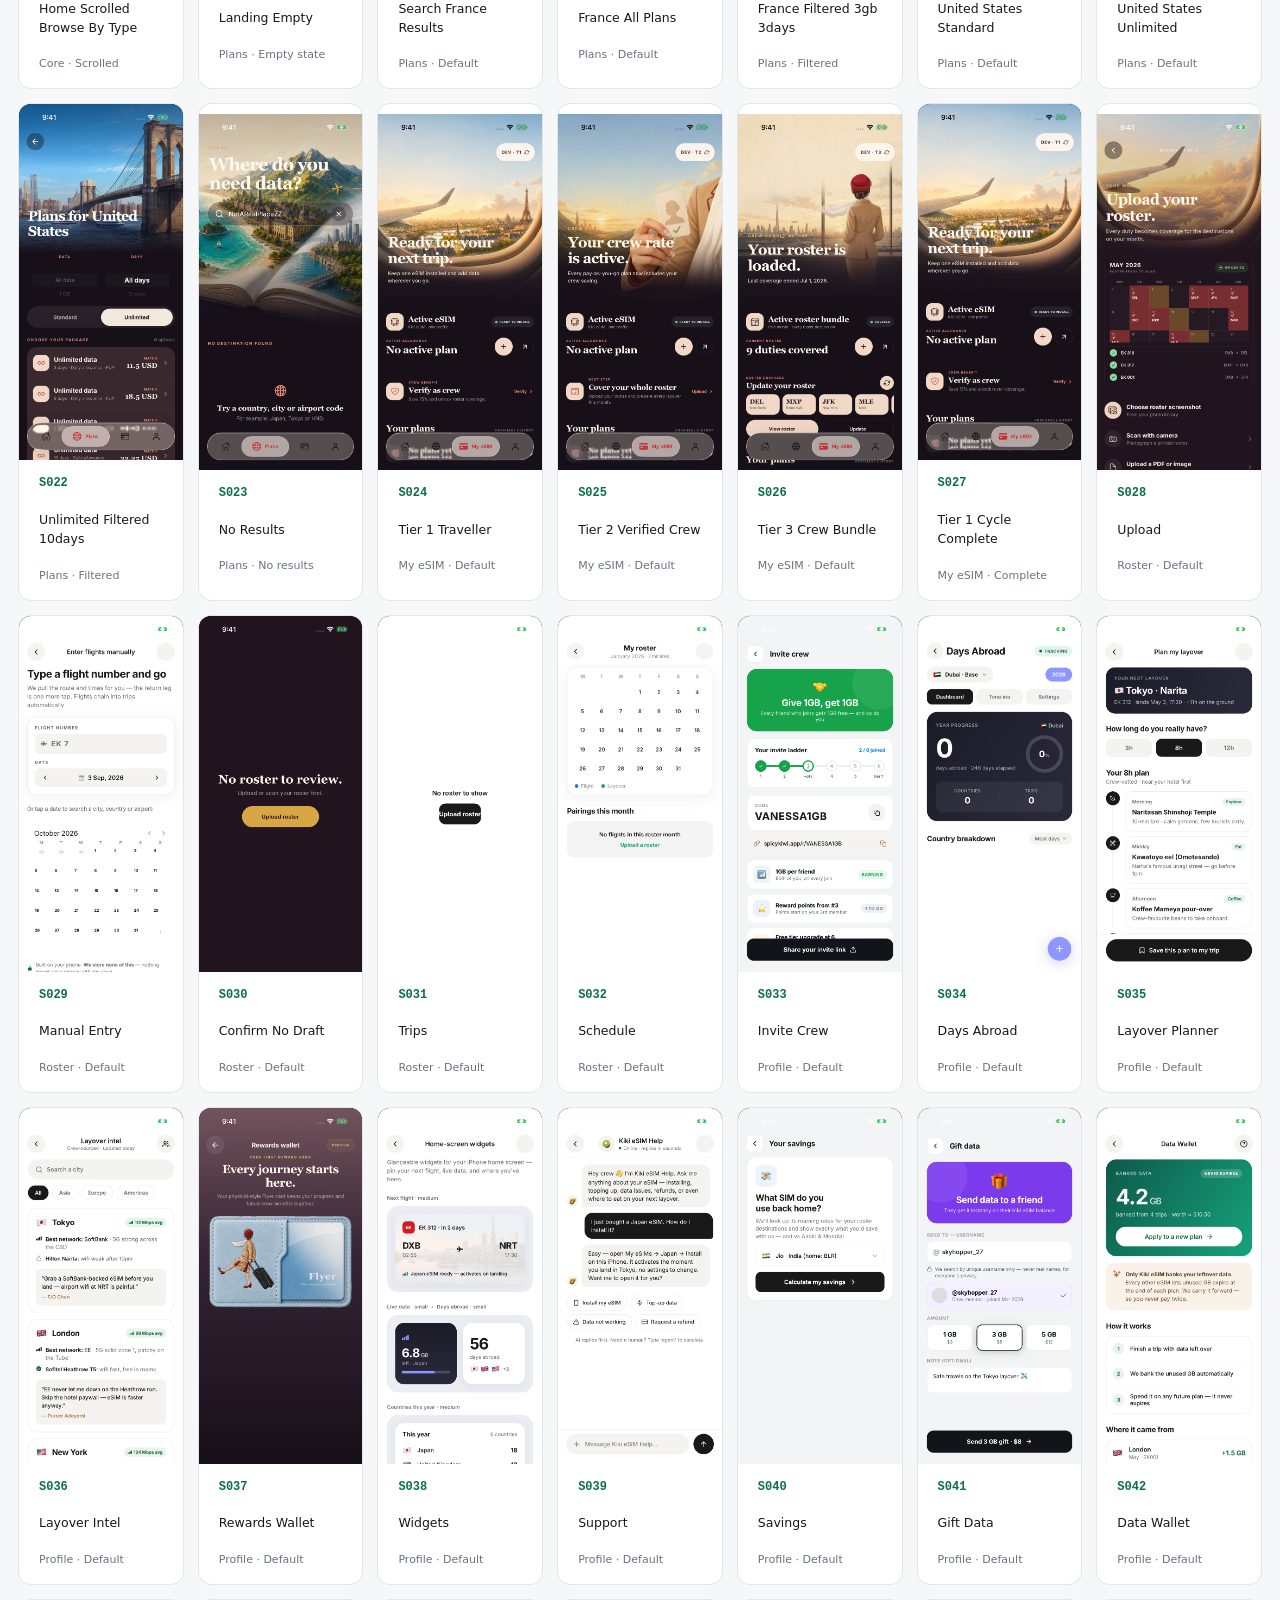
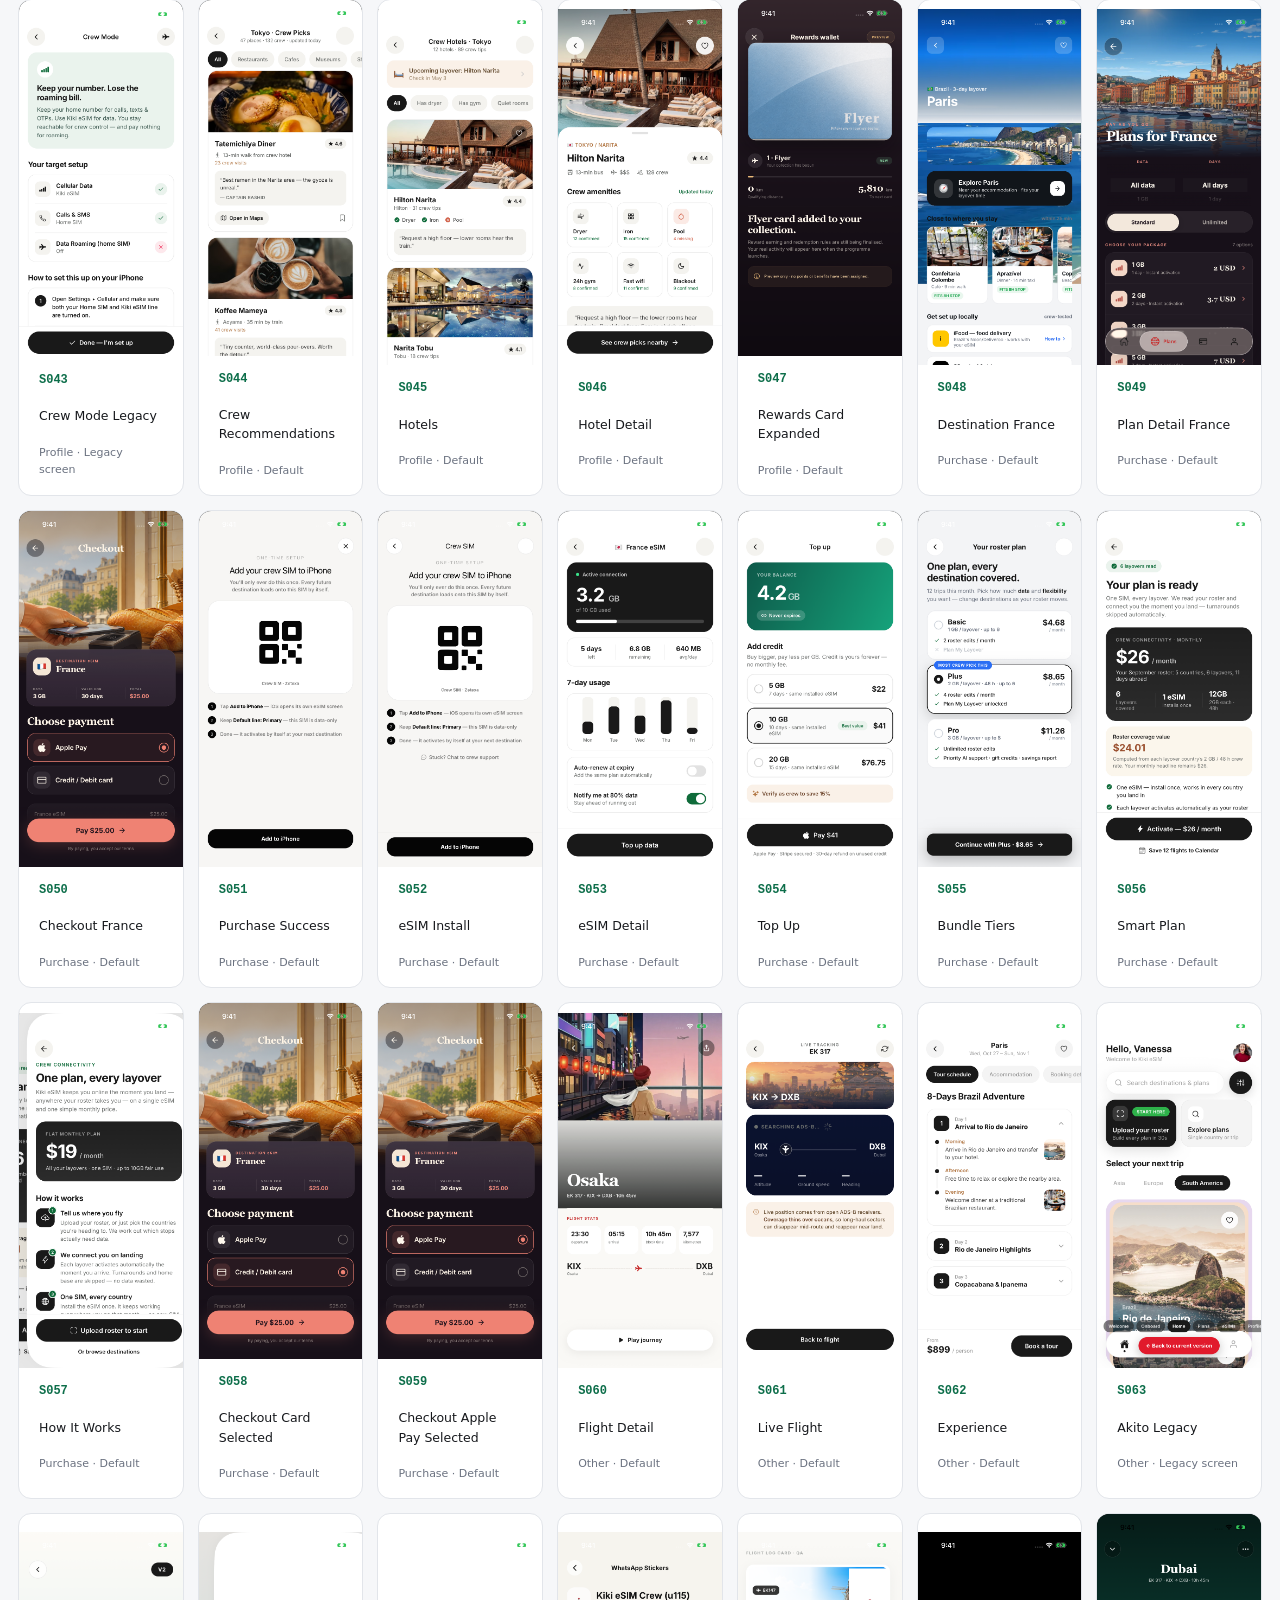
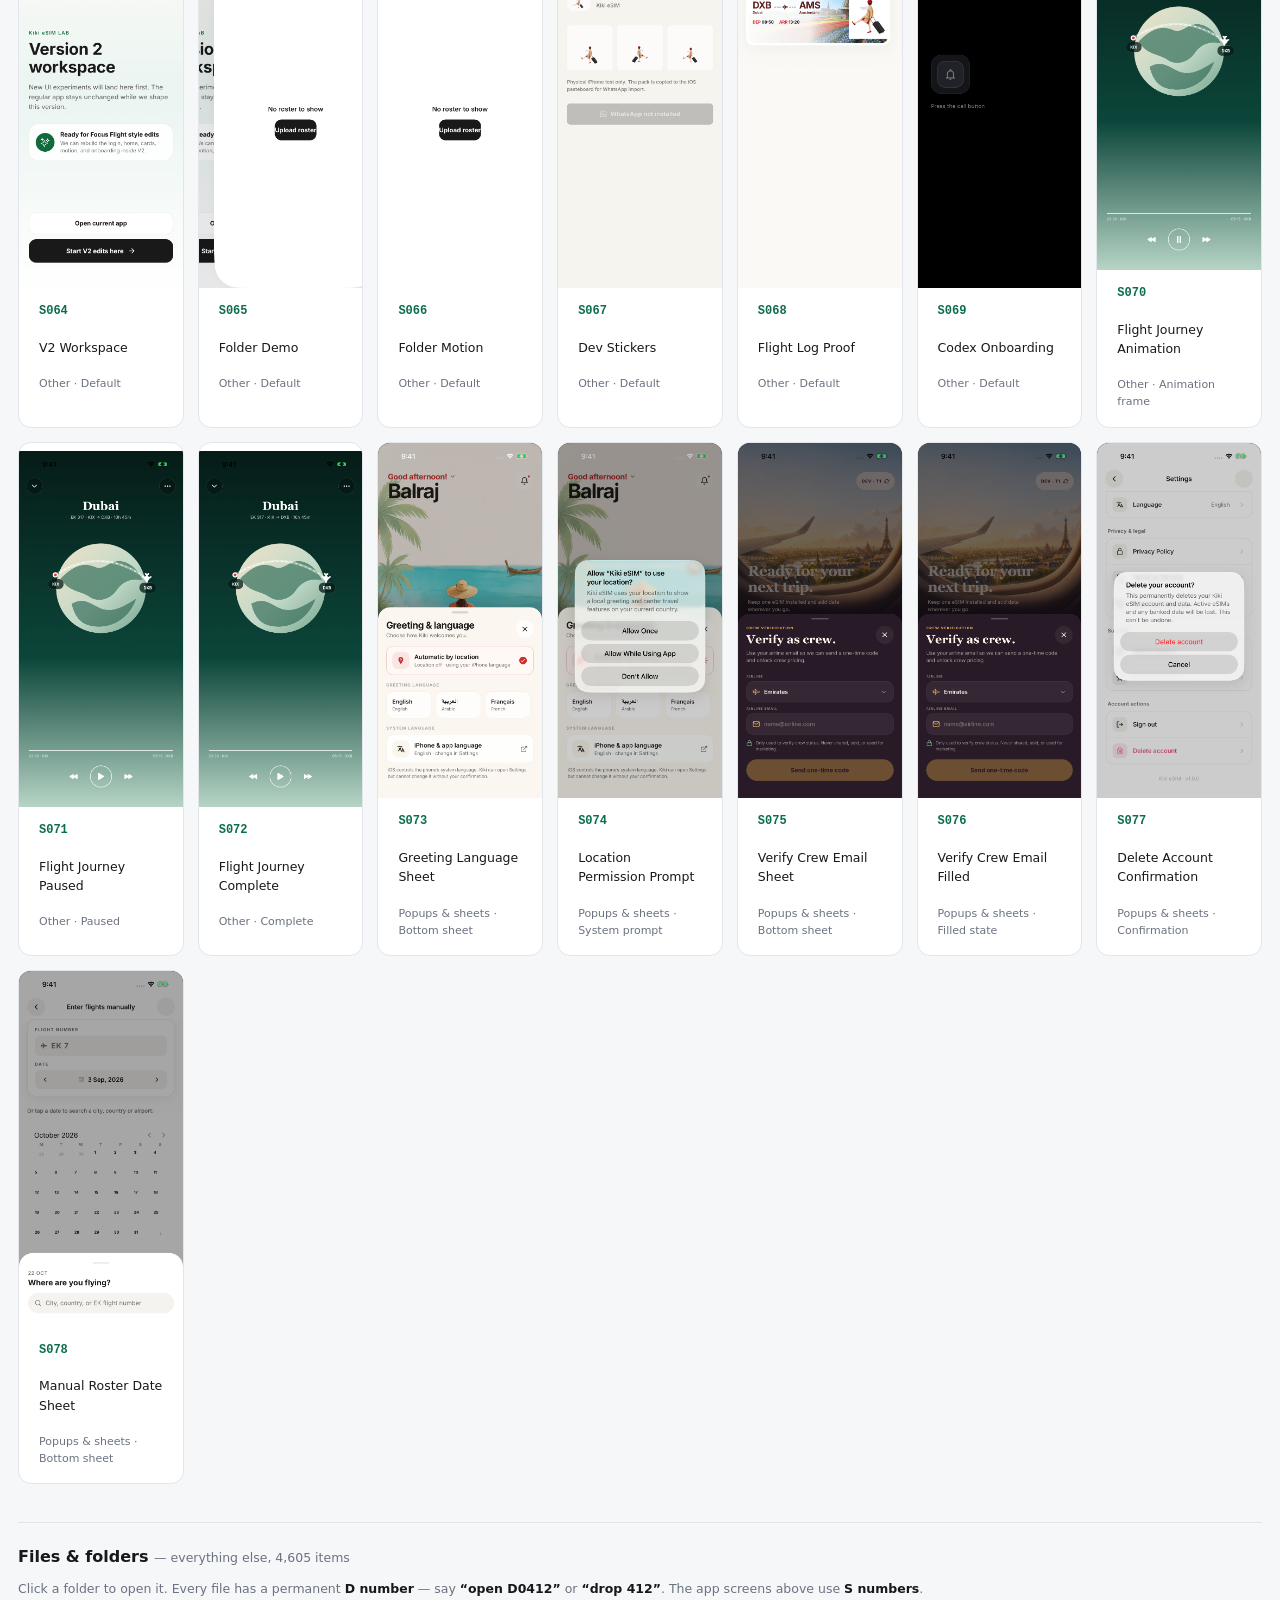
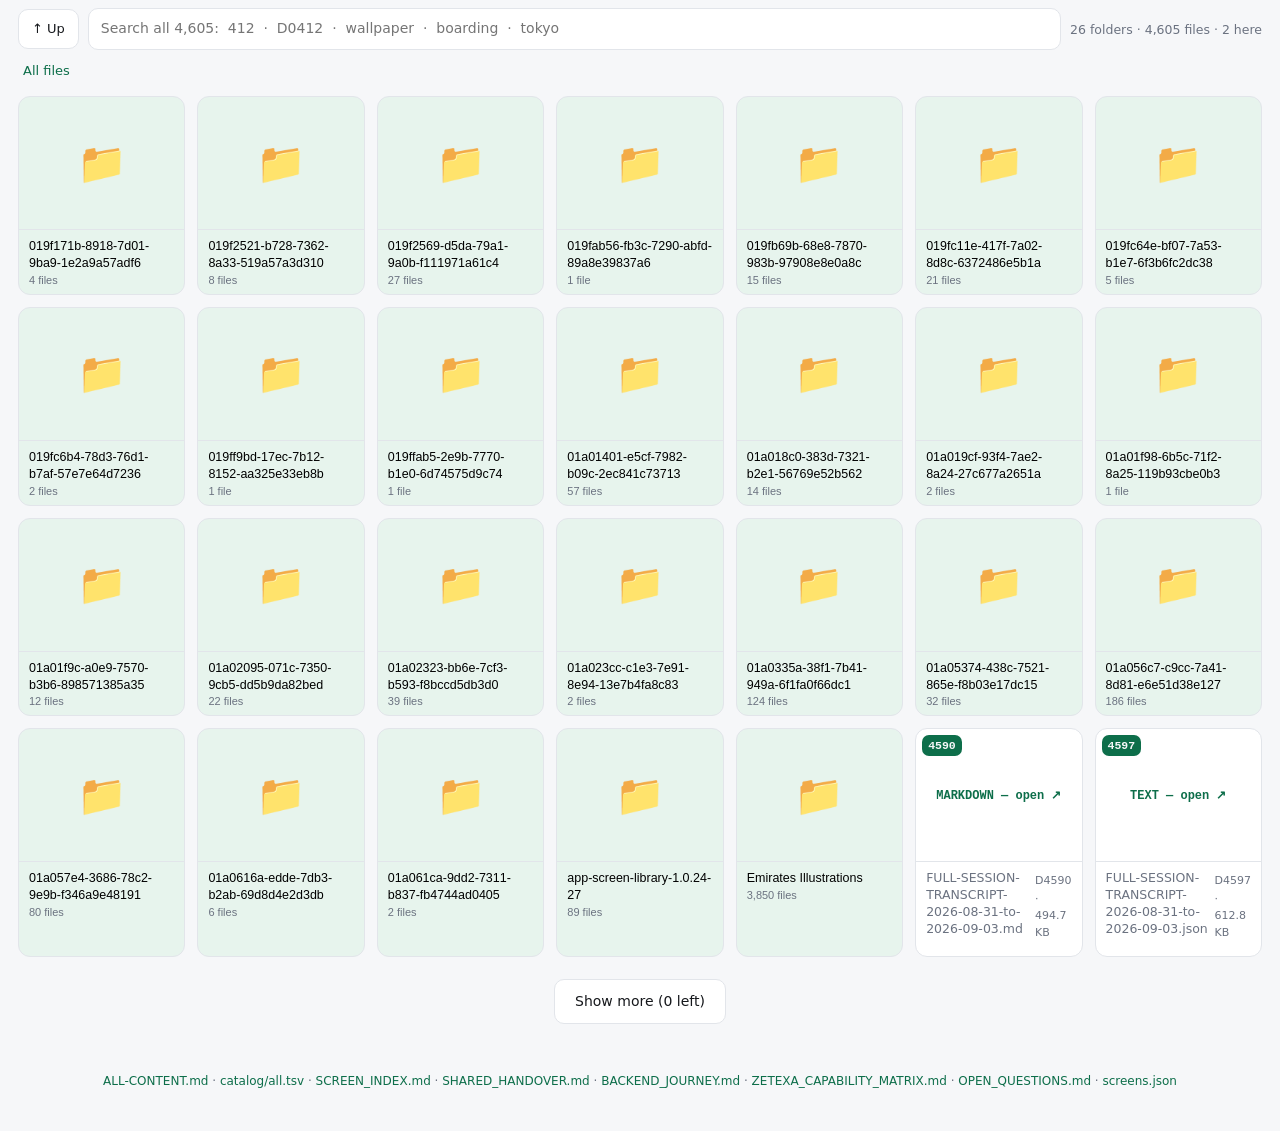
==== commit 77366944: "files: browse every dropped file as folders on the main page; all.html now redirects" ====
--- a/index.html
+++ b/index.html
@@ -60,18 +60,30 @@
 
   <section id="grid"></section>
   <p id="empty" hidden>No screen matches that. Try a number, a name, or an id like S003.</p>
+
+  <section id="files">
+    <div class="fhead">
+      <h2>Files &amp; folders <span class="fdim">— everything else, <span id="f-total">…</span> items</span></h2>
+      <p class="hint">
+        Click a folder to open it. Every file has a permanent <b>D number</b> — say
+        <b>“open D0412”</b> or <b>“drop 412”</b>. The app screens above use <b>S numbers</b>.
+      </p>
+      <div class="fbar">
+        <button id="f-up" title="Up one folder">↑ Up</button>
+        <input id="f-q" type="search" autocomplete="off" spellcheck="false"
+               placeholder="Search all 4,605:  412  ·  D0412  ·  wallpaper  ·  boarding  ·  tokyo">
+        <span class="fdim" id="f-count">loading…</span>
+      </div>
+      <div class="fcrumbs" id="f-crumbs"></div>
+    </div>
+
+    <div id="f-grid" class="fgrid"></div>
+    <p id="f-empty" class="fdim" hidden>Nothing matches that.</p>
+    <button id="f-more" class="fmore" hidden>Show more</button>
+  </section>
 </main>
 
-<p style="max-width:960px;margin:24px auto;padding:14px 16px;border:1px solid currentColor;border-radius:12px;opacity:.85;font-size:14px">
-  These are the 78 curated app screens. The other <strong>4,605 files</strong> —
-  Emirates illustrations, wallpapers, boarding-pass art, city assets, widgets,
-  animation sources, specs and transcripts — are all viewable here:
-  <a href="all.html"><strong>→ See all 4,605 files</strong></a>
-  · <a href="ALL-CONTENT.md">ALL-CONTENT.md</a>
-</p>
-
 <footer>
-  <a href="all.html">all 4,605 files</a> ·
   <a href="ALL-CONTENT.md">ALL-CONTENT.md</a> ·
   <a href="catalog/all.tsv">catalog/all.tsv</a> ·
   <a href="docs/SCREEN_INDEX.md">SCREEN_INDEX.md</a> ·
@@ -83,5 +95,6 @@
 </footer>
 
 <script src="app.js"></script>
+<script src="files.js"></script>
 </body>
 </html>
--- a/styles.css
+++ b/styles.css
@@ -83,3 +83,50 @@
   #grid{grid-template-columns:repeat(auto-fill,minmax(128px,1fr))}
   .sname{display:block;margin:4px 0 0}
 }
+
+/* ---------- Files & folders (in-page browser for every dropped file) ---------- */
+
+#files{margin-top:38px;border-top:1px solid var(--line);padding-top:8px}
+.fhead h2{font-size:16px;margin:14px 0 6px}
+.fdim{color:var(--dim);font-weight:400;font-size:12.5px}
+.fbar{display:flex;gap:9px;align-items:center;flex-wrap:wrap;margin:10px 0 8px}
+.fbar input{flex:1;min-width:200px;background:var(--card);color:var(--ink);
+  border:1px solid var(--line);border-radius:10px;padding:9px 12px;font:inherit;font-size:14px}
+.fbar button{background:var(--card);color:var(--ink);border:1px solid var(--line);
+  border-radius:10px;padding:9px 13px;font:inherit;font-size:13px;cursor:pointer}
+.fbar button:hover{border-color:var(--accent)}
+
+.fcrumbs{display:flex;gap:5px;align-items:center;flex-wrap:wrap;margin:4px 0 12px;font-size:13px}
+.crumb{background:none;border:0;padding:3px 5px;color:var(--accent);cursor:pointer;
+  font:inherit;font-size:13px;border-radius:6px}
+.crumb:hover{background:var(--accent-soft)}
+.crumb-sep{color:var(--dim)}
+
+.fgrid{display:grid;gap:12px;grid-template-columns:repeat(auto-fill,minmax(152px,1fr))}
+.ftile{position:relative;margin:0;background:var(--card);border:1px solid var(--line);
+  border-radius:12px;overflow:hidden;text-align:left;padding:0;scroll-margin-top:150px}
+.ftile:hover{border-color:var(--accent)}
+.ftile.fhit{outline:2px solid var(--accent);outline-offset:1px}
+.ftile img,.ftile video{width:100%;height:132px;object-fit:cover;display:block;background:#000}
+
+.fdir{cursor:pointer;display:flex;flex-direction:column;align-items:stretch;
+  background:var(--accent-soft);border-color:var(--line)}
+.fdir-ic{height:132px;display:flex;align-items:center;justify-content:center;font-size:40px}
+.fdoc{height:132px;display:flex;align-items:center;justify-content:center;text-align:center;
+  padding:10px;color:var(--accent);text-decoration:none;
+  font:600 12px ui-monospace,Menlo,monospace}
+
+.fmeta{padding:8px 10px;border-top:1px solid var(--line)}
+.fdir .fmeta{border-top:1px solid var(--line)}
+.fname{font-size:12.5px;line-height:1.35;word-break:break-word}
+.fsub{font-size:11px;color:var(--dim);margin-top:2px}
+.fwhere{font-size:10.5px;color:var(--dim);margin-top:3px;font-style:italic;word-break:break-word}
+
+.fnum{position:absolute;top:6px;left:6px;z-index:2;min-width:26px;height:21px;padding:0 6px;
+  border-radius:7px;background:var(--accent);color:var(--bg);text-align:center;
+  font:700 11.5px/21px ui-monospace,SFMono-Regular,Menlo,monospace}
+
+.fmore{display:block;margin:22px auto 8px;background:var(--card);color:var(--ink);
+  border:1px solid var(--line);border-radius:10px;padding:11px 20px;font:inherit;
+  font-size:14px;cursor:pointer}
+.fmore:hover{border-color:var(--accent)}
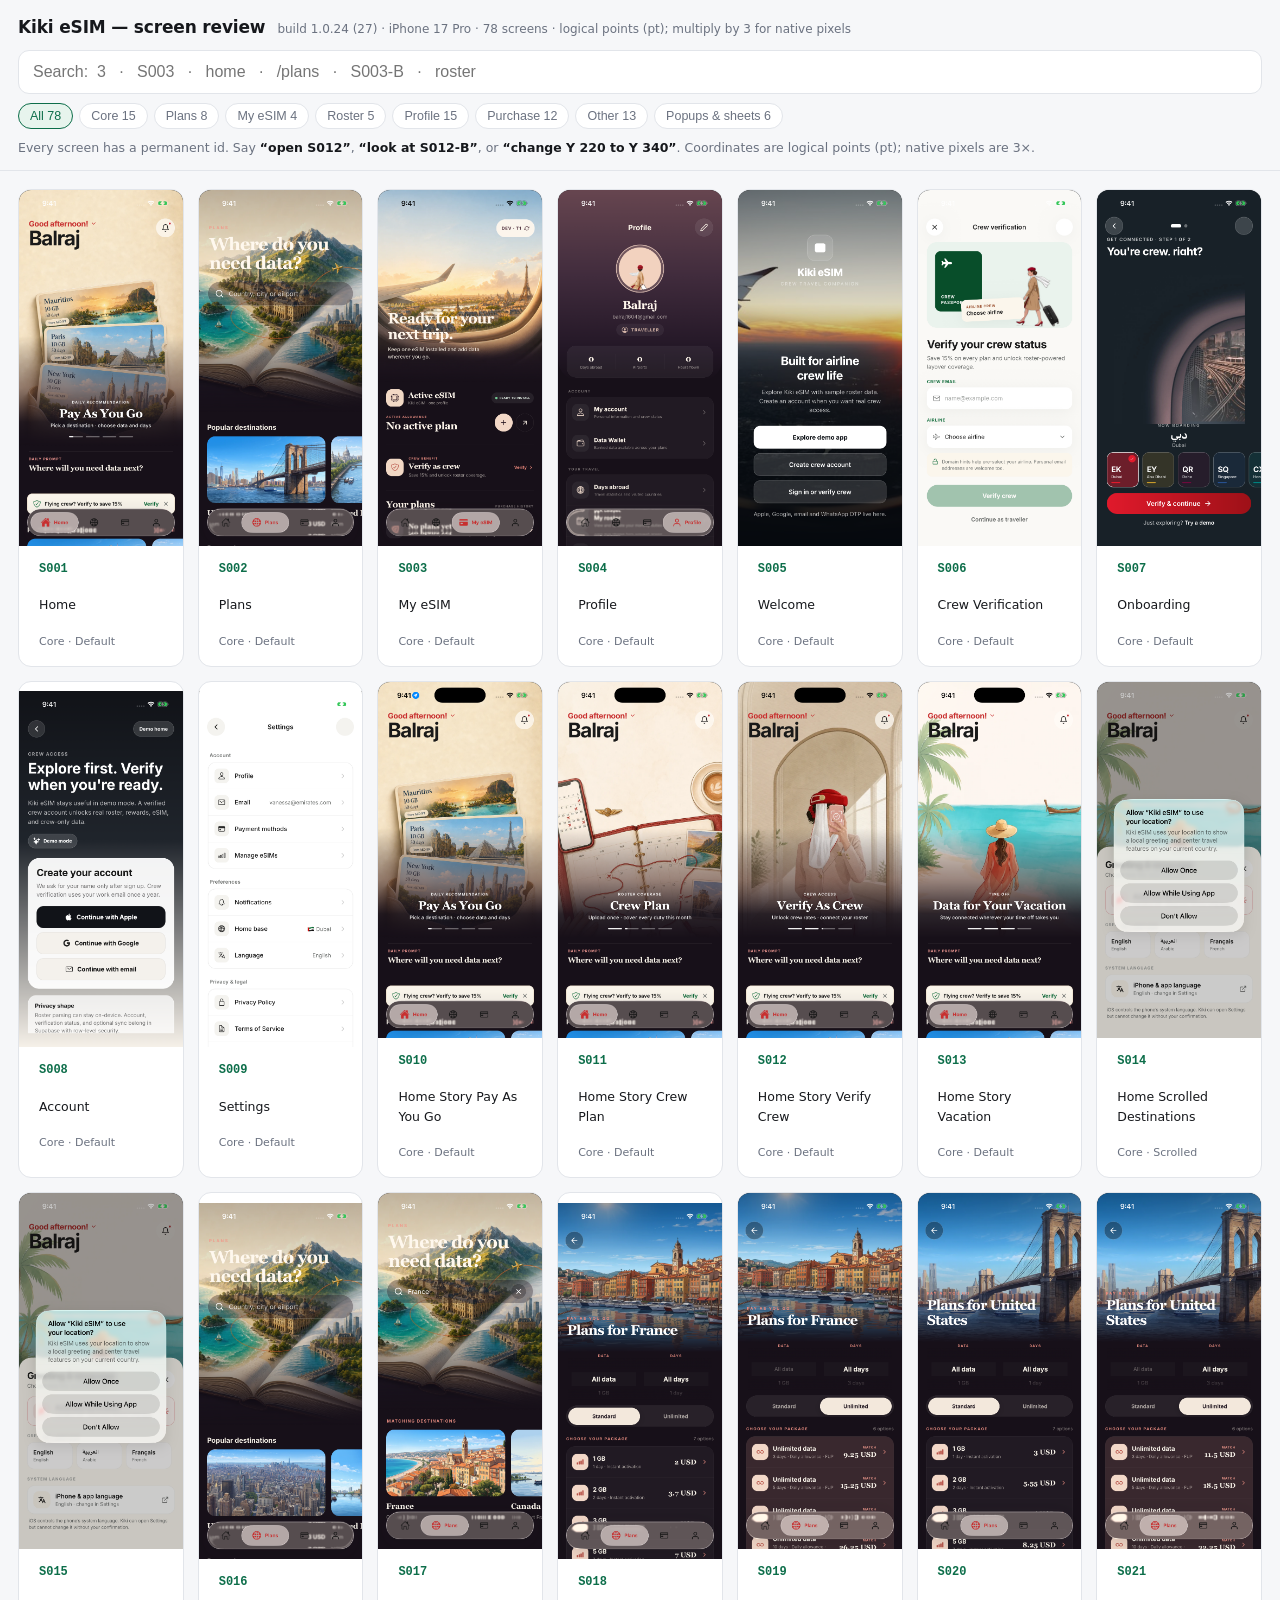
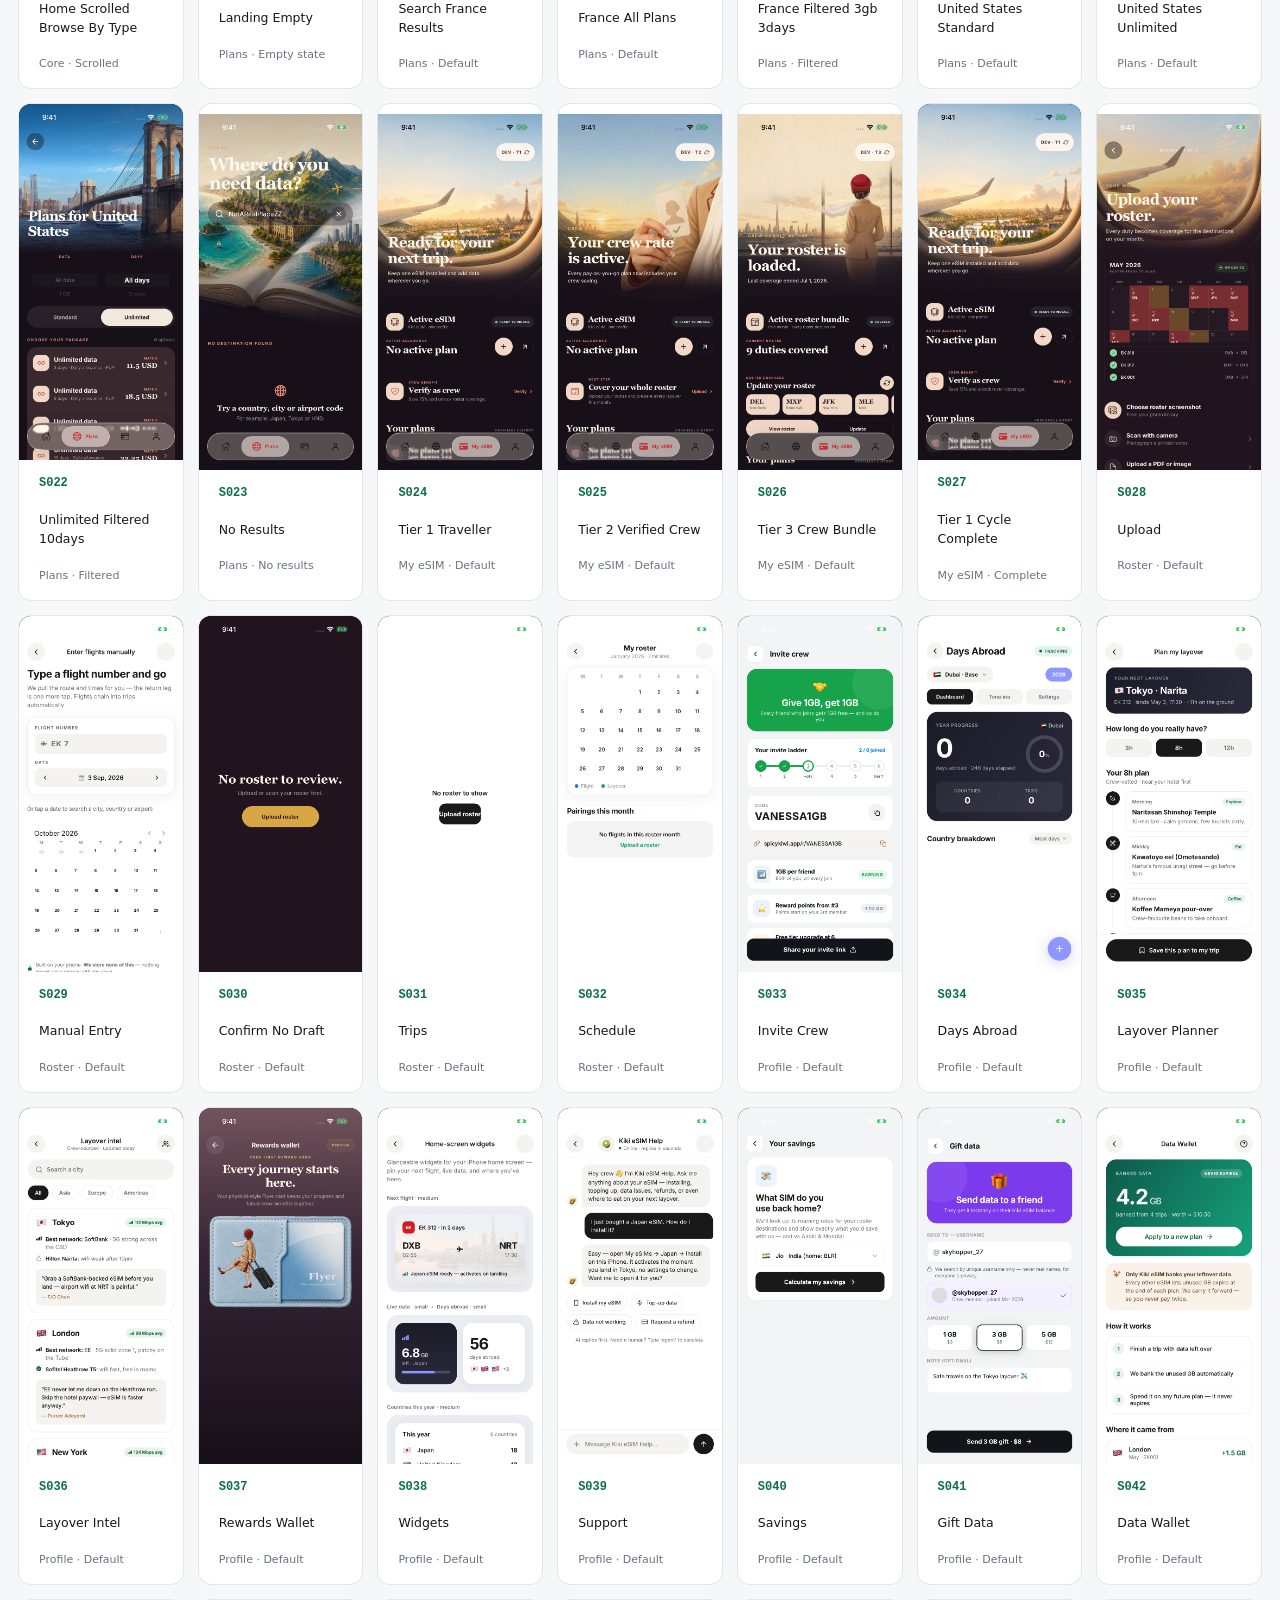
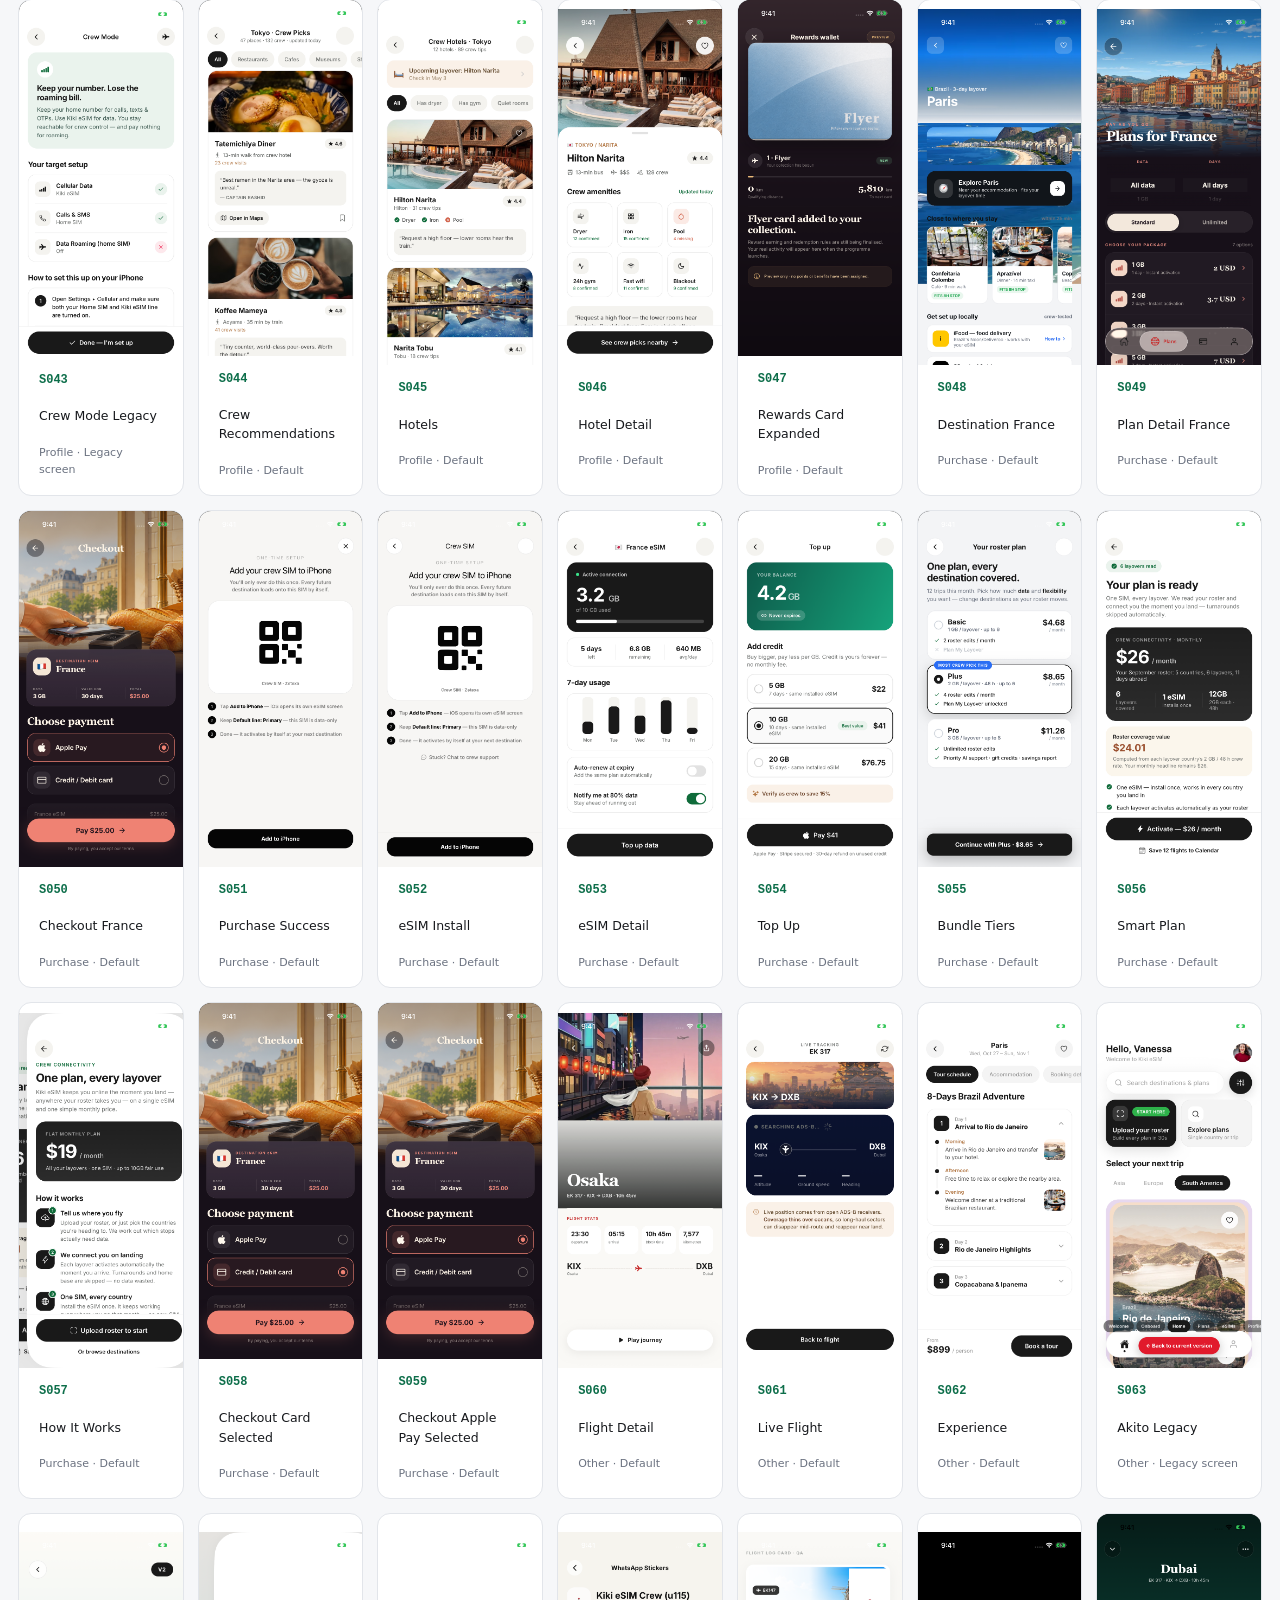
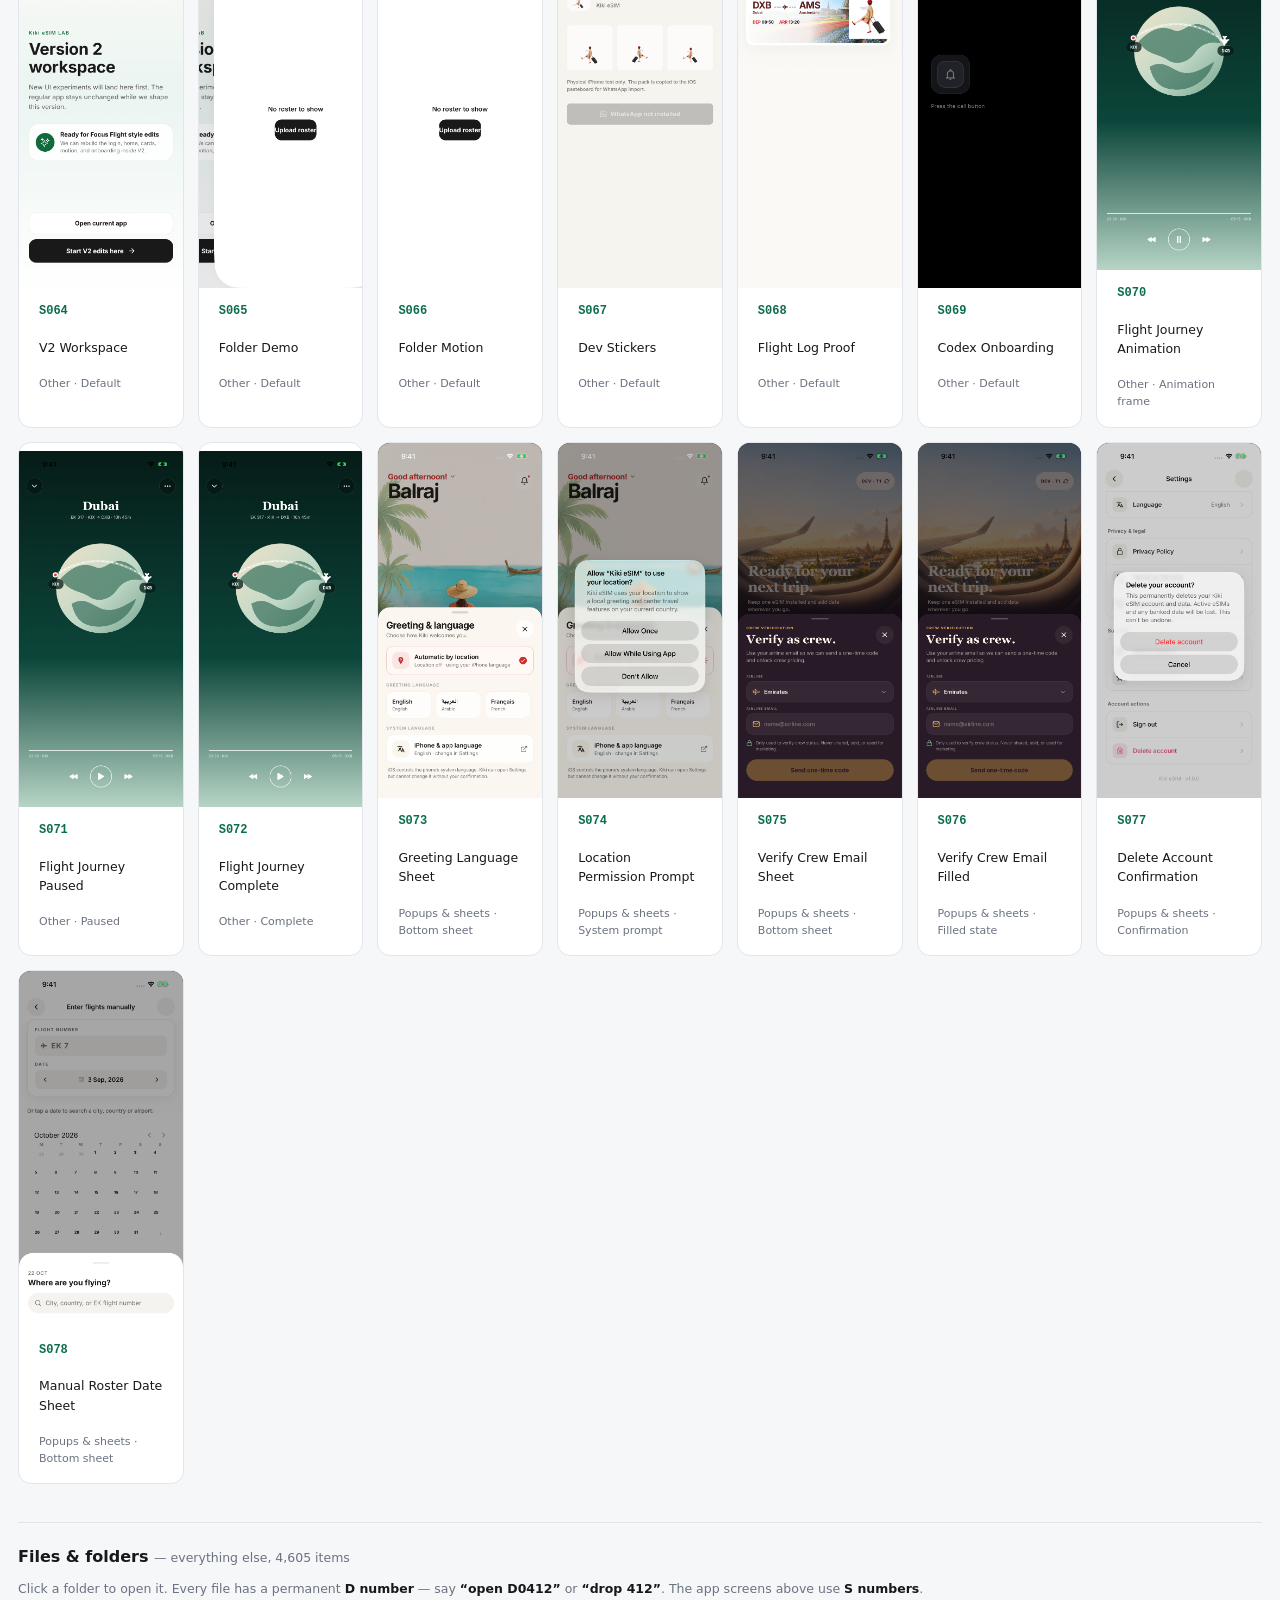
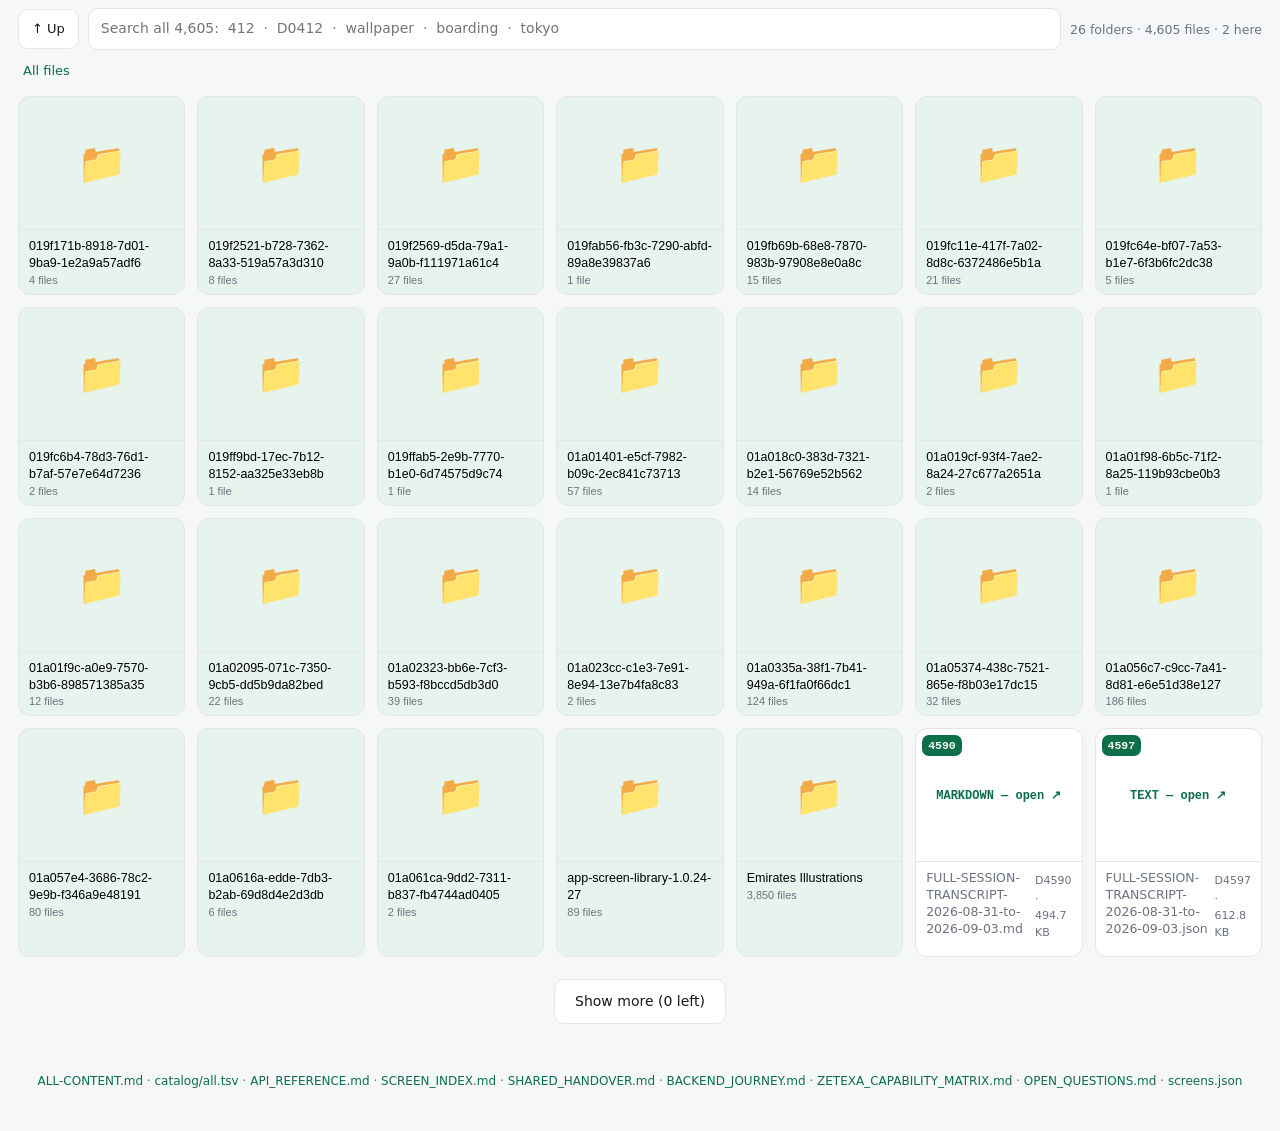
==== commit ab937f79: "docs: add API_REFERENCE.md — our backend + Zetexa endpoints, status axes, verified state (no credent" ====
--- a/index.html
+++ b/index.html
@@ -86,6 +86,7 @@
 <footer>
   <a href="ALL-CONTENT.md">ALL-CONTENT.md</a> ·
   <a href="catalog/all.tsv">catalog/all.tsv</a> ·
+  <a href="docs/API_REFERENCE.md">API_REFERENCE.md</a> ·
   <a href="docs/SCREEN_INDEX.md">SCREEN_INDEX.md</a> ·
   <a href="KIKI_ESIM_SHARED_HANDOVER.md">SHARED_HANDOVER.md</a> ·
   <a href="docs/BACKEND_JOURNEY.md">BACKEND_JOURNEY.md</a> ·
